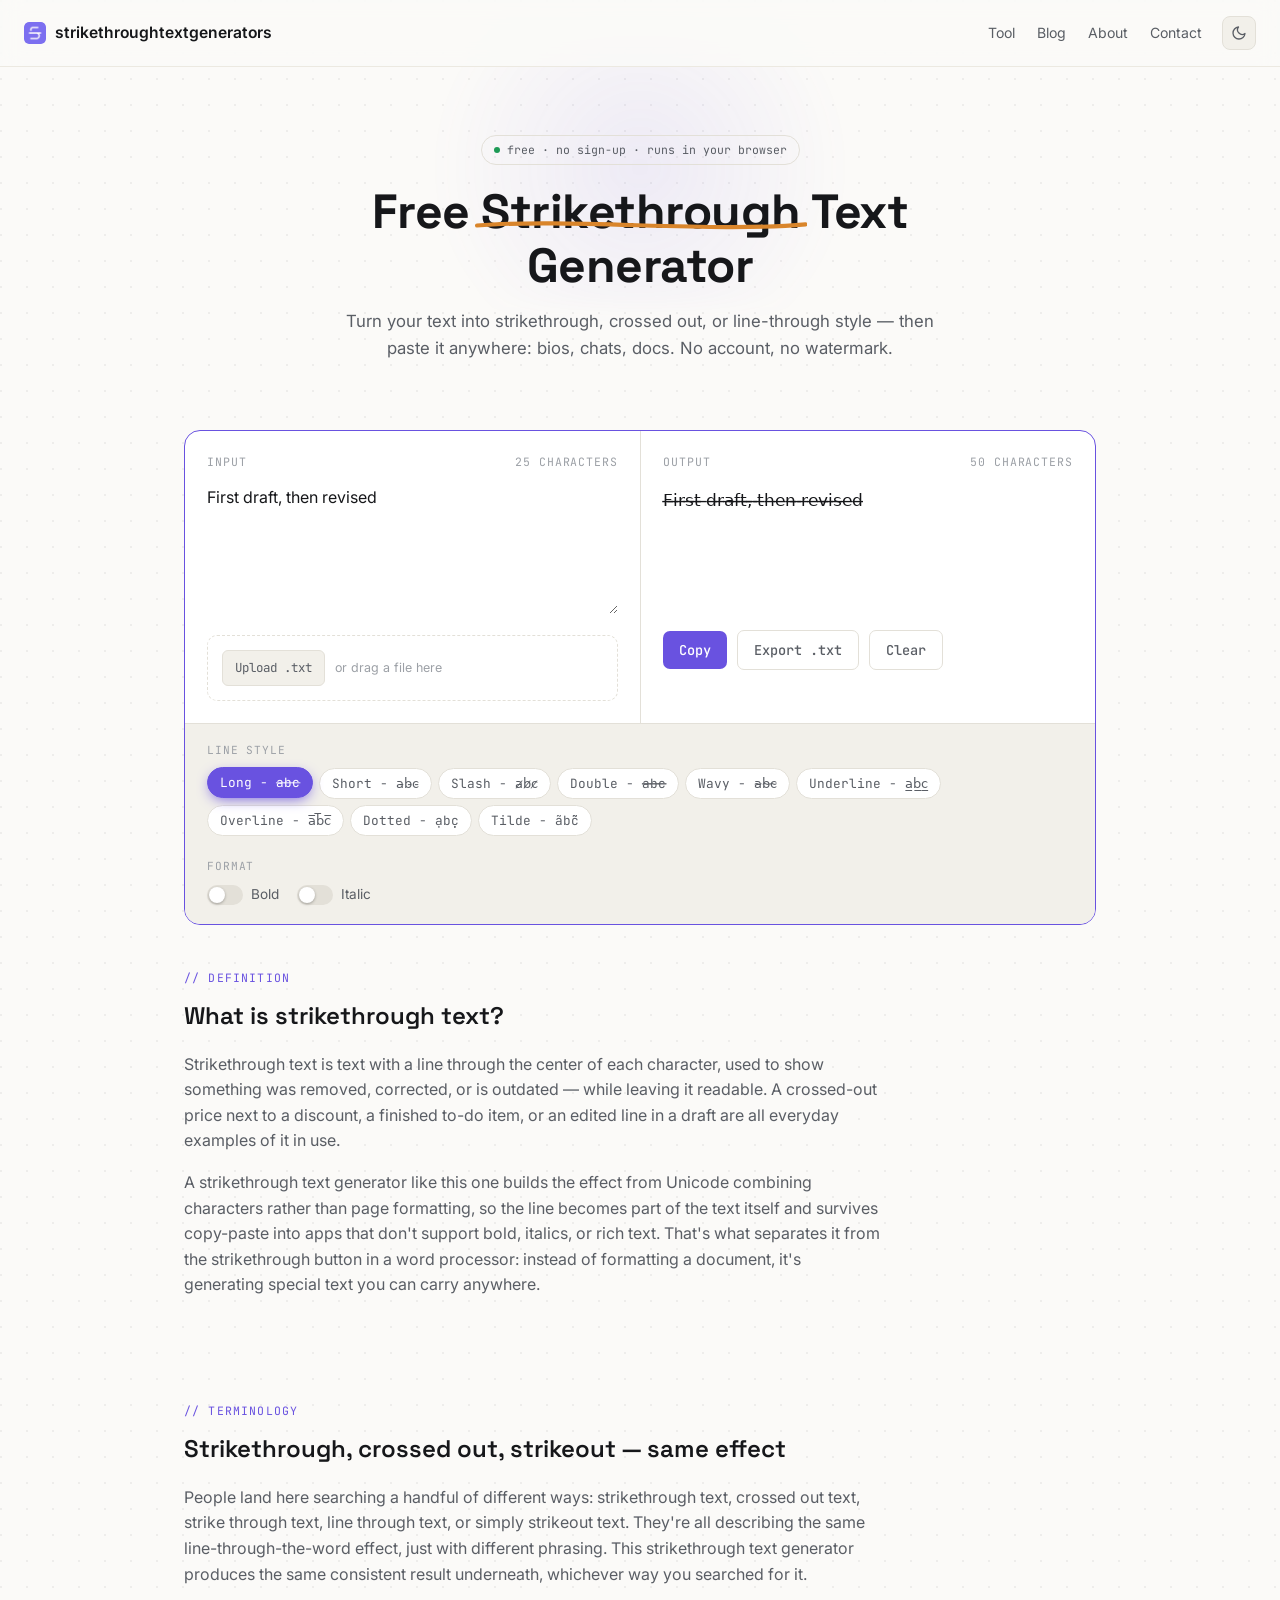
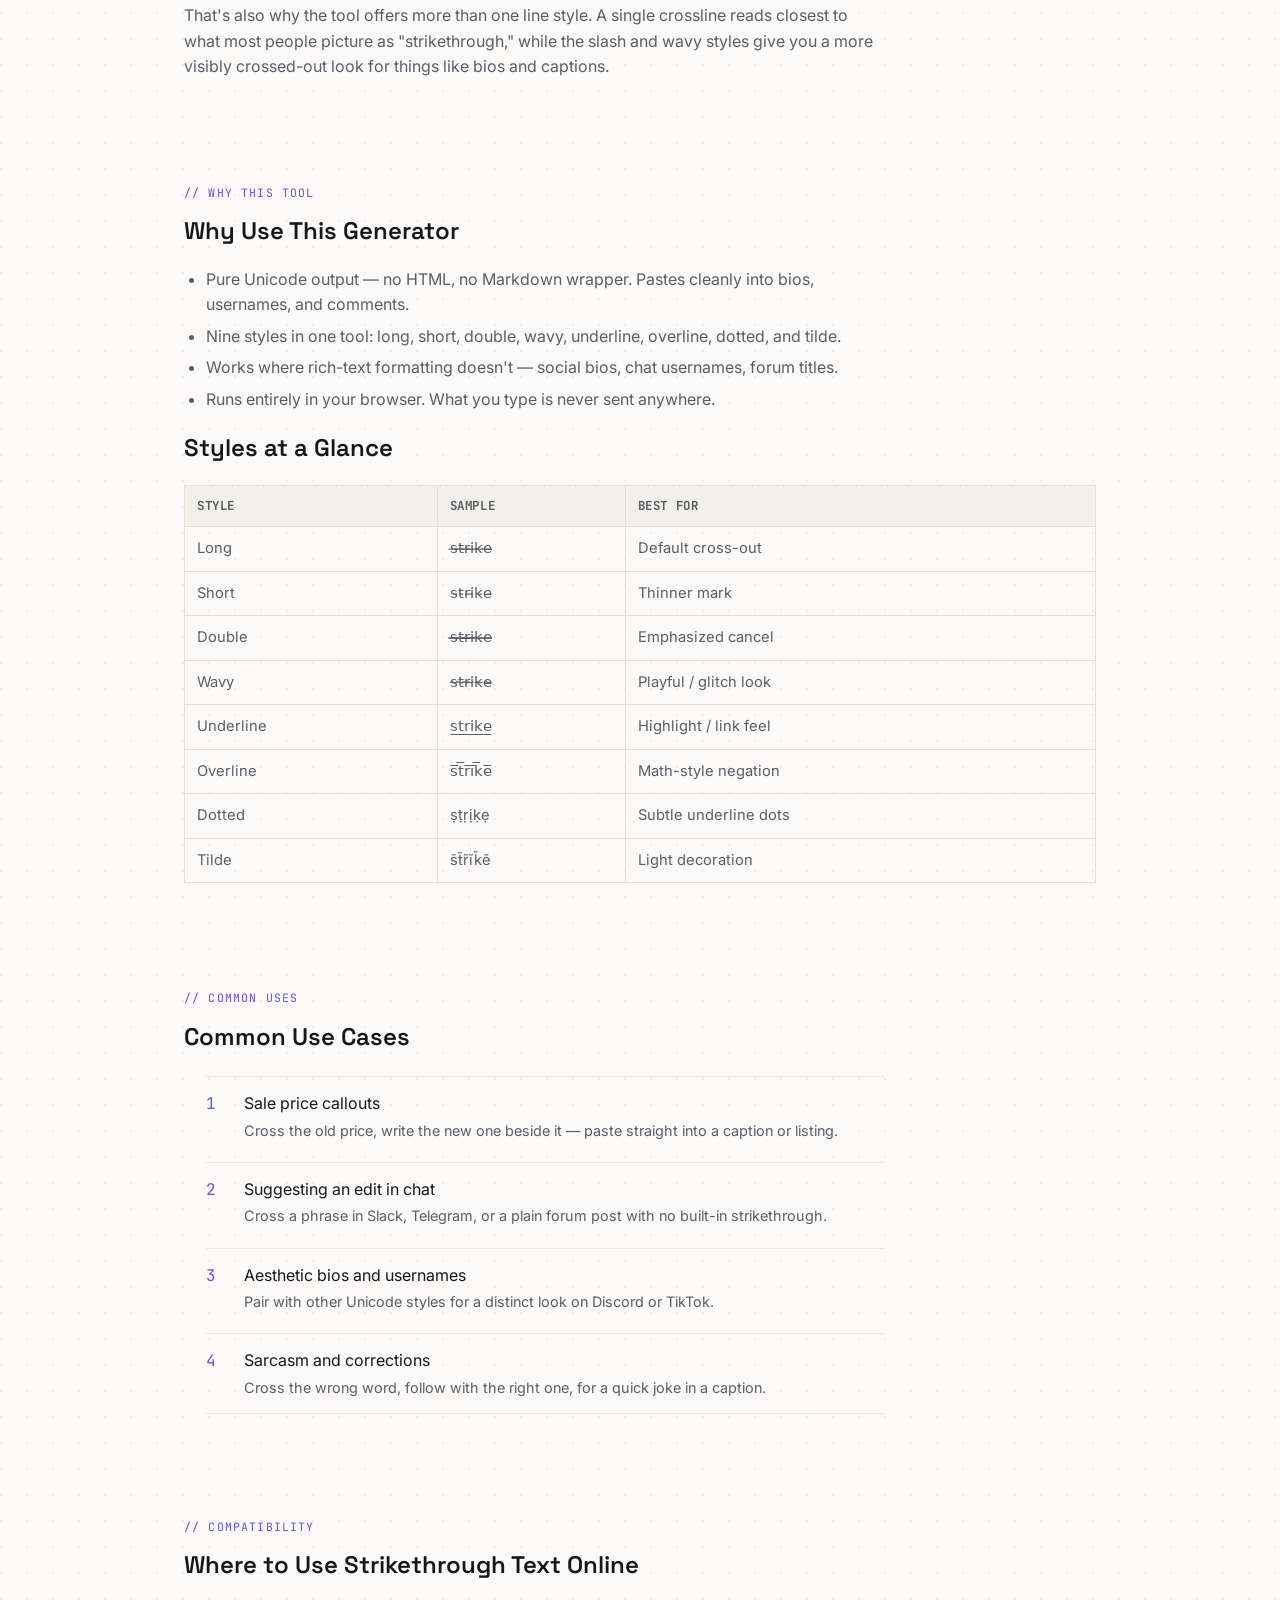
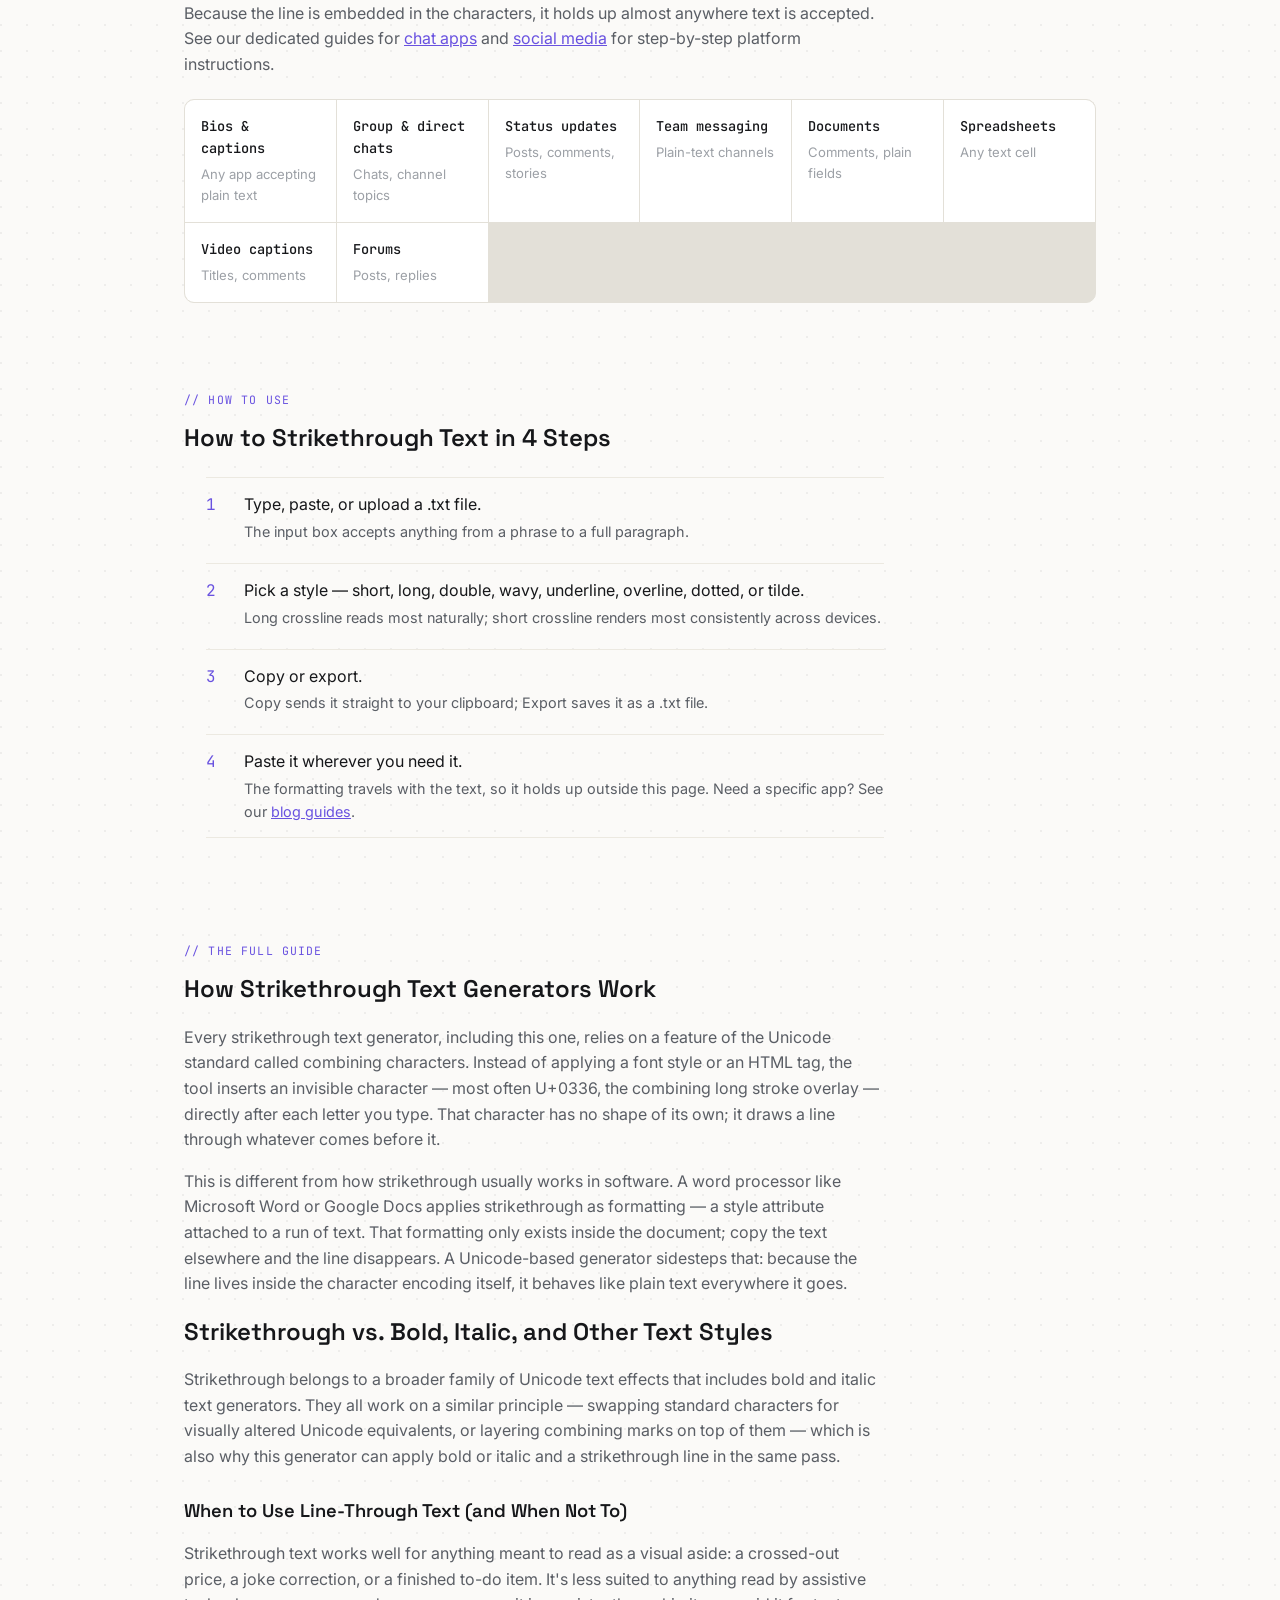
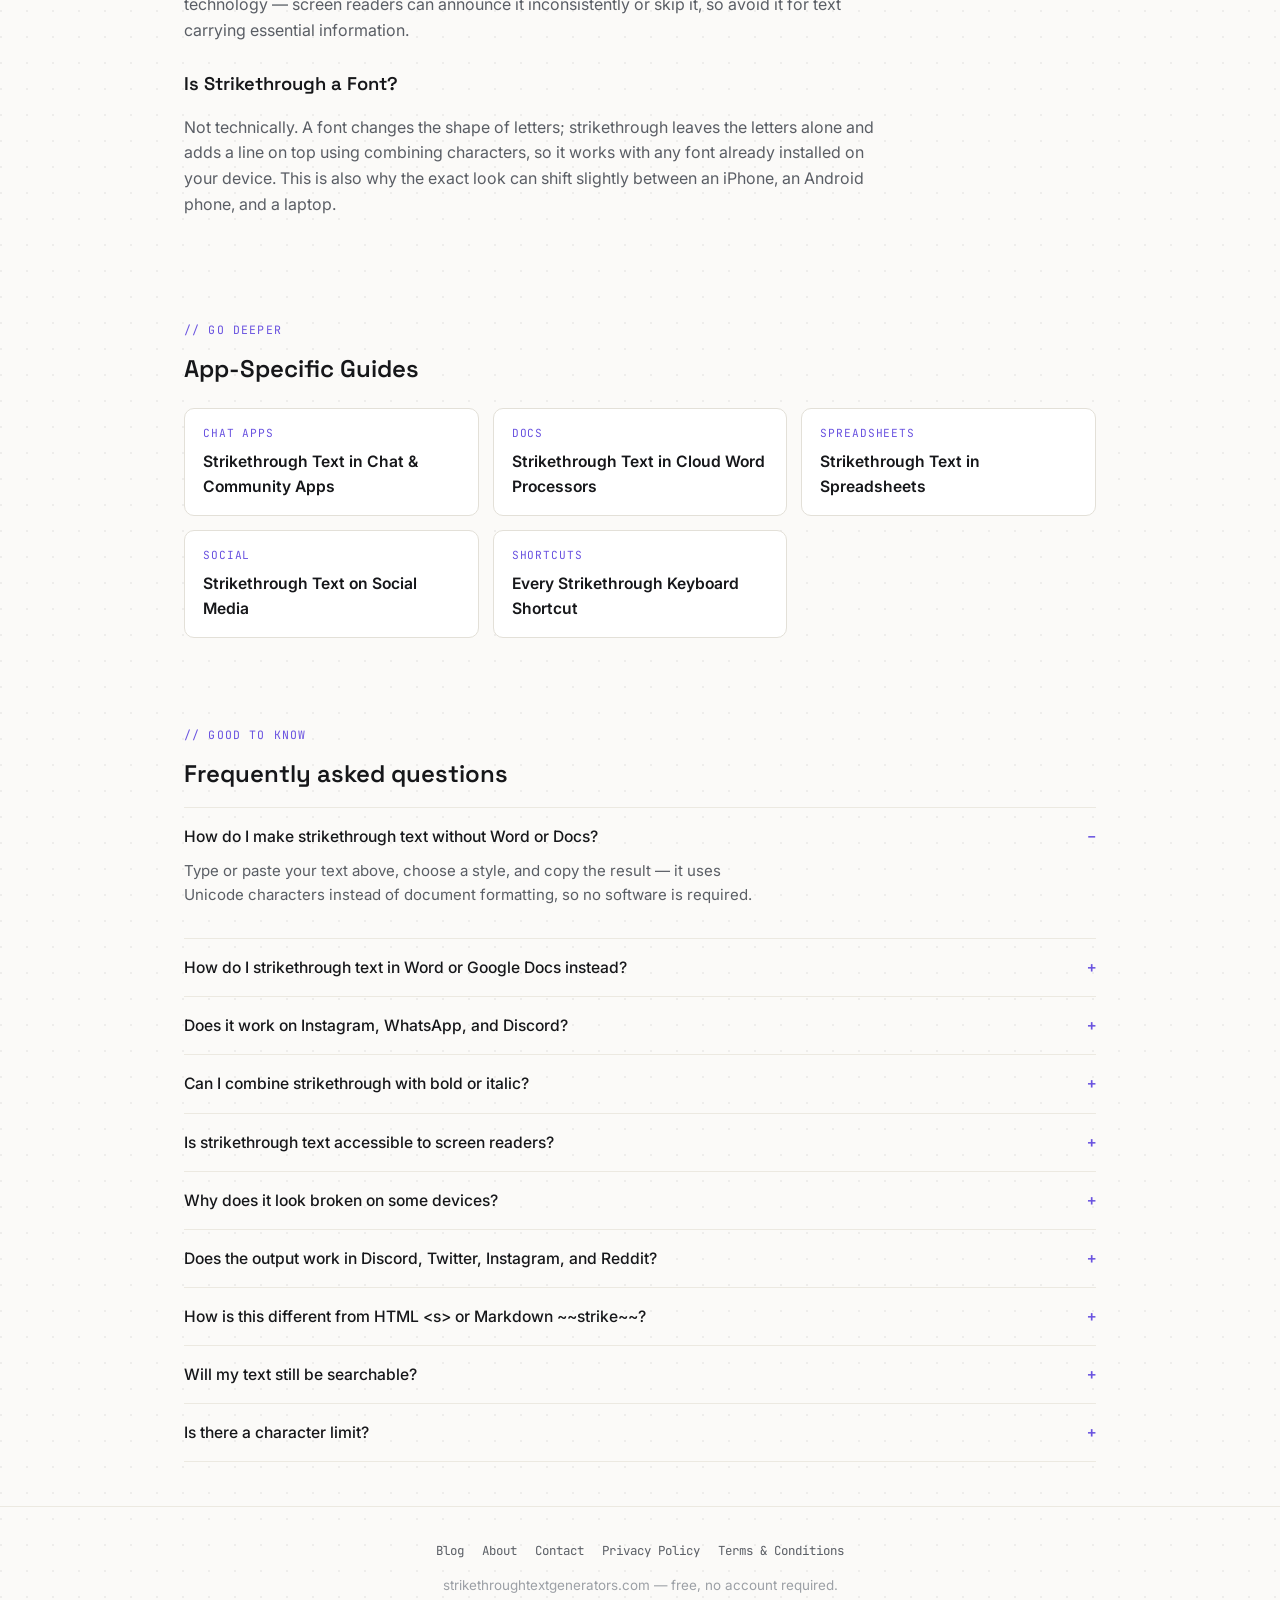
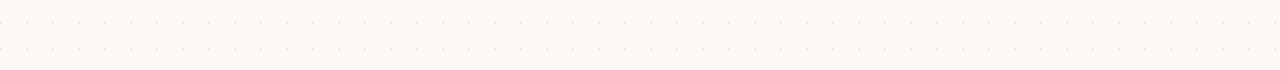
==== index.html @ 2385ddaf "Add files via upload" ====
<!DOCTYPE html>
<html lang="en">
<head>
<meta charset="UTF-8">
<meta name="viewport" content="width=device-width, initial-scale=1.0">
<title>Strikethrough Text Generator — Cross Out Text Online, Free</title>
<meta name="description" content="Free strikethrough text generator — turn text into crossed out or line-through style instantly. Multiple styles, bold/italic, .txt upload, copy or export. No sign-up, works on Instagram, Discord, WhatsApp and more.">
<meta name="keywords" content="strikethrough text generator, strikethrough text, cross out text, strike through text generator, unicode text generator">
<meta name="robots" content="index, follow">
<link rel="canonical" href="https://strikethroughtextgenerators.com/">
<link rel="icon" type="image/png" href="/favicon-96x96.png" sizes="96x96" />
<link rel="icon" type="image/svg+xml" href="/favicon.svg" />
<link rel="shortcut icon" href="/favicon.ico" />
<link rel="apple-touch-icon" sizes="180x180" href="/apple-touch-icon.png" />
<meta name="apple-mobile-web-app-title" content="strikethroughtextgenerators" />
<link rel="manifest" href="/site.webmanifest" />

<meta property="og:type" content="website">
<meta property="og:title" content="Strikethrough Text Generator — Cross Out Text Online, Free">
<meta property="og:description" content="Convert text into strikethrough style instantly. Multiple line styles, bold/italic, .txt upload, copy or export. Free, no sign-up.">
<meta property="og:url" content="https://strikethroughtextgenerators.com/">
<meta property="og:site_name" content="Strikethrough Text Generators">

<meta name="twitter:card" content="summary">
<meta name="twitter:title" content="Strikethrough Text Generator">
<meta name="twitter:description" content="Free tool to cross out text with multiple Unicode styles, bold/italic, and file upload/export.">

<script>
  (function(){
    try{
      var saved = localStorage.getItem('stg-theme');
      if(saved === 'dark'){ document.documentElement.setAttribute('data-theme','dark'); }
    }catch(e){}
  })();
</script>

<script type="application/ld+json">
{
  "@context": "https://schema.org",
  "@type": "FAQPage",
  "mainEntity": [
    { "@type": "Question", "name": "How do I make strikethrough text without Word or Google Docs?", "acceptedAnswer": { "@type": "Answer", "text": "Type or paste your text into the generator, pick a line style, and copy the result. It uses Unicode characters rather than document formatting, so no software is required." } },
    { "@type": "Question", "name": "How do I strikethrough text in Word or Google Docs instead?", "acceptedAnswer": { "@type": "Answer", "text": "In Word, select the text and press Alt+H then 4. In Google Docs, select the text and press Ctrl+Shift+X (Cmd+Shift+X on Mac). Both apply real formatting rather than Unicode characters, so it only displays correctly inside that document." } },
    { "@type": "Question", "name": "Does strikethrough text work on Instagram, WhatsApp, and Discord?", "acceptedAnswer": { "@type": "Answer", "text": "Yes. Since the line is encoded into the characters themselves rather than applied as formatting, it displays correctly in bios, captions, and chat messages on platforms that don't support rich text." } },
    { "@type": "Question", "name": "Can I copy and paste strikethrough text anywhere?", "acceptedAnswer": { "@type": "Answer", "text": "Yes. Once generated, it's just text with special characters attached, so copy-paste works the same as any other text." } },
    { "@type": "Question", "name": "What's the difference between strikethrough, crossed out, and struck-through text?", "acceptedAnswer": { "@type": "Answer", "text": "They're different names for the same visual effect: a line drawn through text. Strikethrough is the most common term; crossed out and struck-through describe the same result." } },
    { "@type": "Question", "name": "Can I combine strikethrough with bold or italic text?", "acceptedAnswer": { "@type": "Answer", "text": "Yes. Turning on Bold or Italic swaps each letter for its Unicode bold or italic equivalent before the strike line is added." } },
    { "@type": "Question", "name": "Is strikethrough text accessible to screen readers?", "acceptedAnswer": { "@type": "Answer", "text": "Not reliably. It's a visual Unicode effect rather than semantic formatting, so screen readers may announce it strangely or skip it." } },
    { "@type": "Question", "name": "Why does my strikethrough text look broken on some devices?", "acceptedAnswer": { "@type": "Answer", "text": "Font support for the overlay characters varies by device and app. If a style looks uneven, switching to the short crossline style usually renders most consistently." } },
    { "@type": "Question", "name": "Does the output work in Discord, Twitter, Instagram, and Reddit?", "acceptedAnswer": { "@type": "Answer", "text": "Yes — all four accept plain Unicode text, so pasted output displays correctly in bios, tweets, posts, and comments on each." } },
    { "@type": "Question", "name": "How is this different from HTML <s> or Markdown ~~strike~~?", "acceptedAnswer": { "@type": "Answer", "text": "Those only render inside an app that interprets that code — an HTML tag needs a browser reading HTML, Markdown needs an app parsing Markdown. This generator's output is plain Unicode text, so it displays the same everywhere without needing any interpreter." } },
    { "@type": "Question", "name": "Will my text still be searchable?", "acceptedAnswer": { "@type": "Answer", "text": "Yes — search engines and in-app search index the base letters normally; the combining marks don't block text matching." } },
    { "@type": "Question", "name": "Is there a character limit?", "acceptedAnswer": { "@type": "Answer", "text": "No limit from this tool. Any limit you hit comes from the platform you paste into, not the generator." } }
  ]
}
</script>
<script type="application/ld+json">
{
  "@context": "https://schema.org",
  "@type": "WebApplication",
  "name": "Strikethrough Text Generators",
  "url": "https://strikethroughtextgenerators.com/",
  "applicationCategory": "UtilitiesApplication",
  "operatingSystem": "Any (web browser)",
  "offers": { "@type": "Offer", "price": "0", "priceCurrency": "USD" },
  "description": "A free online strikethrough text generator that converts text into crossed out, struck-through Unicode styles with optional bold or italic.",
  "browserRequirements": "Requires JavaScript"
}
</script>
<script type="application/ld+json">
{
  "@context": "https://schema.org",
  "@type": "Organization",
  "name": "Strikethrough Text Generators",
  "url": "https://strikethroughtextgenerators.com/",
  "email": "info@strikethroughtextgenerators.com"
}
</script>

<link rel="preconnect" href="https://fonts.googleapis.com">
<link rel="preconnect" href="https://fonts.gstatic.com" crossorigin>
<link href="https://fonts.googleapis.com/css2?family=Space+Grotesk:wght@500;600;700&family=Inter:wght@400;500;600&family=JetBrains+Mono:wght@400;500&display=swap" rel="stylesheet">
<link rel="stylesheet" href="/assets/css/style.css">

<style>
  /* homepage-only tool styles */
  .hero{ position:relative; overflow:visible; }
  .hero::before{
    content:"";
    position:absolute; top:-40px; left:50%; transform:translateX(-50%);
    width:520px; height:280px; max-width:90vw;
    background:radial-gradient(circle, var(--accent-soft) 0%, transparent 70%);
    filter:blur(10px); pointer-events:none; z-index:-1;
  }

  .tool{
    margin:44px auto 0; background:var(--bg-card); border:1px solid var(--accent);
    border-radius:16px; overflow:hidden; position:relative;
    transition:box-shadow .25s ease, border-color .25s ease;
  }
  .tool:focus-within{ border-color:var(--accent); box-shadow:0 0 0 4px var(--accent-soft), 0 20px 40px -20px rgba(0,0,0,0.25); }
  @media (max-width:600px){ .tool{margin:32px auto 0; border-radius:12px;} }
  .tool-grid{ display:grid; grid-template-columns:1fr 1fr; }
  @media (max-width:760px){ .tool-grid{grid-template-columns:1fr;} }
  .pane{padding:22px 22px;}
  @media (max-width:480px){ .pane{padding:16px 16px;} }
  .pane + .pane{border-left:1px solid var(--border);}
  @media (max-width:760px){ .pane + .pane{border-left:none; border-top:1px solid var(--border);} }
  .pane-label{ display:flex; justify-content:space-between; align-items:center; font-family:'JetBrains Mono', monospace; font-size:0.72rem; text-transform:uppercase; letter-spacing:0.08em; color:var(--text-faint); margin-bottom:12px; }
  .pane-label .count{color:var(--text-faint); font-weight:400; transition:color .2s;}
  textarea#input{ width:100%; min-height:130px; resize:vertical; background:transparent; color:var(--text); border:none; outline:none; font-family:'Inter', sans-serif; font-size:1rem; line-height:1.7; padding:0; }
  textarea#input::placeholder{color:var(--text-faint);}

  .upload-zone{
    margin-top:14px; padding:14px; border:1.5px dashed var(--border); border-radius:10px;
    display:flex; align-items:center; gap:10px; flex-wrap:wrap;
    transition:border-color .2s ease, background .2s ease;
    cursor:pointer;
  }
  .upload-zone:hover, .upload-zone.dragover{ border-color:var(--accent); background:var(--accent-soft); }
  .upload-btn{
    font-family:'JetBrains Mono', monospace; font-size:0.78rem; color:var(--text-muted);
    background:var(--bg-elevated); border:1px solid var(--border); padding:7px 12px; border-radius:6px;
    transition:transform .15s ease;
  }
  .upload-zone:hover .upload-btn{transform:translateY(-1px);}
  .upload-hint{font-size:0.78rem; color:var(--text-faint);}
  #fileName{font-size:0.78rem; color:var(--text-faint); word-break:break-all;}

  #output{
    min-height:130px; font-size:1.06rem; line-height:1.9; white-space:pre-wrap; word-wrap:break-word;
    cursor:pointer; transition:opacity .15s ease;
  }
  #output:empty::before{ content:"Your styled text appears here."; color:var(--text-faint); font-style:italic; font-size:0.98rem; }

  .out-actions{display:flex; gap:10px; margin-top:16px; flex-wrap:wrap; align-items:center;}
  button.primary, button.ghost{ transition:transform .12s ease, filter .15s ease, box-shadow .15s ease; }
  button.primary:active, button.ghost:active{ transform:scale(0.96); }
  button.primary.success{ background:var(--success); }
  .copy-msg{font-size:0.8rem; color:var(--success); align-self:center; opacity:0; transition:opacity .2s;}
  .copy-msg.show{opacity:1;}
  @media (max-width:420px){ .out-actions{gap:8px;} .out-actions button{padding:9px 12px; font-size:0.8rem;} }

  .controls{ display:flex; flex-wrap:wrap; gap:22px; padding:18px 22px; border-top:1px solid var(--border); background:var(--bg-elevated); }
  @media (max-width:480px){ .controls{padding:14px 16px; gap:16px;} }
  .control-group{display:flex; flex-direction:column; gap:8px;}
  .control-group .label{ font-family:'JetBrains Mono', monospace; font-size:0.7rem; color:var(--text-faint); text-transform:uppercase; letter-spacing:0.08em; }

  .style-pills{display:flex; gap:6px; flex-wrap:wrap;}
  .pill{
    font-family:'JetBrains Mono', monospace; font-size:0.8rem; padding:6px 12px; border-radius:20px;
    border:1px solid var(--border); background:var(--bg-card); color:var(--text-muted); cursor:pointer;
    transition:all .18s ease;
  }
  .pill:hover{color:var(--text); transform:translateY(-1px);}
  .pill.active{
    background:var(--accent); border-color:var(--accent); color:var(--accent-contrast);
    box-shadow:0 4px 14px -4px var(--accent); transform:translateY(-1px);
  }

  .toggle-row{display:flex; gap:18px;}
  .switch{display:flex; align-items:center; gap:8px; font-size:0.85rem; color:var(--text-muted); cursor:pointer; user-select:none; position:relative;}
  .switch input{ position:absolute; opacity:0; width:0; height:0; }
  .switch .track{
    width:36px; height:20px; border-radius:20px; background:var(--border); position:relative; flex:0 0 auto;
    transition:background .2s ease;
  }
  .switch .track::after{
    content:""; position:absolute; top:2px; left:2px; width:16px; height:16px; border-radius:50%;
    background:#fff; transition:transform .2s ease; box-shadow:0 1px 3px rgba(0,0,0,0.3);
  }
  .switch input:checked + .track{ background:var(--accent); }
  .switch input:checked + .track::after{ transform:translateX(16px); }
  .switch input:focus-visible + .track{ outline:2px solid var(--accent); outline-offset:2px; }
  .switch:hover span.label-text{color:var(--text);}
</style>
</head>
<body>

<header class="top">
  <a class="brand" href="/"><img src="/favicon-96x96.png" alt="Strikethrough Text Generators logo" width="22" height="22" style="border-radius:5px;display:block;"><span class="brand-text">strikethroughtextgenerators</span></a>
  <div class="header-right">
    <button class="mobile-menu-btn" id="mobileMenuToggle" type="button" aria-label="Menu" aria-expanded="false">
  <svg viewBox="0 0 24 24" fill="none" stroke="currentColor" stroke-width="2" stroke-linecap="round"><path d="M3 6h18M3 12h18M3 18h18"/></svg>
</button>
    <nav class="top-links">
      <a href="#tool">Tool</a>
      <a href="/blog/">Blog</a>
      <a href="/about/">About</a>
      <a href="/contact/">Contact</a>
    </nav>
    <button class="theme-toggle" id="themeToggle" type="button" aria-label="Toggle dark mode" aria-pressed="false">
      <svg class="icon-moon" viewBox="0 0 24 24" fill="none" stroke="currentColor" stroke-width="2" stroke-linecap="round" stroke-linejoin="round"><path d="M21 12.79A9 9 0 1 1 11.21 3 7 7 0 0 0 21 12.79z"/></svg>
      <svg class="icon-sun" viewBox="0 0 24 24" fill="none" stroke="currentColor" stroke-width="2" stroke-linecap="round" stroke-linejoin="round"><circle cx="12" cy="12" r="4"/><path d="M12 2v2M12 20v2M4.93 4.93l1.41 1.41M17.66 17.66l1.41 1.41M2 12h2M20 12h2M6.34 17.66l-1.41 1.41M19.07 4.93l-1.41 1.41"/></svg>
    </button>
  </div>
</header>

<div class="wrap">
  <section class="hero">
    <p class="badge"><span class="dot"></span>free · no sign-up · runs in your browser</p>
    <h1>Free <span class="strike-wrap">Strikethrough<svg viewBox="0 0 320 24" preserveAspectRatio="none"><path d="M2,12 C90,5 230,19 318,11"/></svg></span> Text Generator</h1>
    <p class="lede">Turn your text into strikethrough, crossed out, or line-through style — then paste it anywhere: bios, chats, docs. No account, no watermark.</p>
  </section>

  <section class="tool" id="tool" aria-label="Strikethrough text generator">
    <div class="tool-grid">
      <div class="pane">
        <div class="pane-label"><span>Input</span><span class="count" id="inCount">0 characters</span></div>
        <textarea id="input" placeholder="Type or paste your text…" aria-label="Text to convert"></textarea>
        <div class="upload-zone" id="uploadZone">
          <label class="upload-btn" for="fileInput">Upload .txt</label>
          <input type="file" id="fileInput" accept=".txt,text/plain" style="display:none;">
          <span class="upload-hint">or drag a file here</span>
          <span id="fileName"></span>
        </div>
      </div>
      <div class="pane">
        <div class="pane-label"><span>Output</span><span class="count" id="outCount">0 characters</span></div>
        <div id="output" tabindex="0" aria-live="polite"></div>
        <div class="out-actions">
          <button class="primary" id="copyBtn" type="button">Copy</button>
          <button class="ghost" id="downloadBtn" type="button">Export .txt</button>
          <button class="ghost" id="clearBtn" type="button">Clear</button>
          <span class="copy-msg" id="copyMsg">Copied</span>
        </div>
      </div>
    </div>
    <div class="controls">
      <div class="control-group">
        <span class="label">Line style</span>
        <div class="style-pills" role="group" aria-label="Strikethrough line style">
          <button class="pill active" data-style="long" type="button">Long ‑ a̶b̶c̶</button>
          <button class="pill" data-style="short" type="button">Short ‑ a̵b̵c̵</button>
          <button class="pill" data-style="slash" type="button">Slash ‑ a̷b̷c̷</button>
          <button class="pill" data-style="double" type="button">Double ‑ a̶̶b̶̶c̶̶</button>
          <button class="pill" data-style="wavy" type="button">Wavy ‑ a̴b̴c̴</button>
          <button class="pill" data-style="underline" type="button">Underline ‑ a̲b̲c̲</button>
          <button class="pill" data-style="overline" type="button">Overline ‑ a̅b̅c̅</button>
          <button class="pill" data-style="dotted" type="button">Dotted ‑ ạḅc̣</button>
          <button class="pill" data-style="tilde" type="button">Tilde ‑ ãb̃c̃</button>
        </div>
      </div>
      <div class="control-group">
        <span class="label">Format</span>
        <div class="toggle-row">
          <label class="switch"><input type="checkbox" id="boldToggle"><span class="track"></span><span class="label-text">Bold</span></label>
          <label class="switch"><input type="checkbox" id="italicToggle"><span class="track"></span><span class="label-text">Italic</span></label>
        </div>
      </div>
    </div>
  </section>
</div>

<main>
  <div class="wrap">
    <section class="section" id="what-is-it">
      <p class="eyebrow">// definition</p>
      <h2>What is strikethrough text?</h2>
      <p>Strikethrough text is text with a line through the center of each character, used to show something was removed, corrected, or is outdated — while leaving it readable. A crossed-out price next to a discount, a finished to-do item, or an edited line in a draft are all everyday examples of it in use.</p>
      <p>A strikethrough text generator like this one builds the effect from Unicode combining characters rather than page formatting, so the line becomes part of the text itself and survives copy-paste into apps that don't support bold, italics, or rich text. That's what separates it from the strikethrough button in a word processor: instead of formatting a document, it's generating special text you can carry anywhere.</p>
    </section>

    <section class="section" id="also-known-as">
      <p class="eyebrow">// terminology</p>
      <h2>Strikethrough, crossed out, strikeout — same effect</h2>
      <p>People land here searching a handful of different ways: strikethrough text, crossed out text, strike through text, line through text, or simply strikeout text. They're all describing the same line-through-the-word effect, just with different phrasing. This strikethrough text generator produces the same consistent result underneath, whichever way you searched for it.</p>
      <p>That's also why the tool offers more than one line style. A single crossline reads closest to what most people picture as "strikethrough," while the slash and wavy styles give you a more visibly crossed-out look for things like bios and captions.</p>
    </section>

    <section class="section" id="why-use">
      <p class="eyebrow">// why this tool</p>
      <h2>Why Use This Generator</h2>
      <ul>
        <li>Pure Unicode output — no HTML, no Markdown wrapper. Pastes cleanly into bios, usernames, and comments.</li>
        <li>Nine styles in one tool: long, short, double, wavy, underline, overline, dotted, and tilde.</li>
        <li>Works where rich-text formatting doesn't — social bios, chat usernames, forum titles.</li>
        <li>Runs entirely in your browser. What you type is never sent anywhere.</li>
      </ul>

      <h2>Styles at a Glance</h2>
      <table class="shortcut-table">
        <thead><tr><th>Style</th><th>Sample</th><th>Best for</th></tr></thead>
        <tbody>
          <tr><td>Long</td><td>s̶t̶r̶i̶k̶e̶</td><td>Default cross-out</td></tr>
          <tr><td>Short</td><td>s̵t̵r̵i̵k̵e̵</td><td>Thinner mark</td></tr>
          <tr><td>Double</td><td>s̶̶t̶̶r̶̶i̶̶k̶̶e̶̶</td><td>Emphasized cancel</td></tr>
          <tr><td>Wavy</td><td>s̴t̴r̴i̴k̴e̴</td><td>Playful / glitch look</td></tr>
          <tr><td>Underline</td><td>s̲t̲r̲i̲k̲e̲</td><td>Highlight / link feel</td></tr>
          <tr><td>Overline</td><td>s̅t̅r̅i̅k̅e̅</td><td>Math-style negation</td></tr>
          <tr><td>Dotted</td><td>ṣṭṛịḳẹ</td><td>Subtle underline dots</td></tr>
          <tr><td>Tilde</td><td>s̃t̃r̃ĩk̃ẽ</td><td>Light decoration</td></tr>
        </tbody>
      </table>
    </section>

    <section class="section" id="use-cases">
      <p class="eyebrow">// common uses</p>
      <h2>Common Use Cases</h2>
      <ol class="steps">
        <li><p>Sale price callouts<span class="sub">Cross the old price, write the new one beside it — paste straight into a caption or listing.</span></p></li>
        <li><p>Suggesting an edit in chat<span class="sub">Cross a phrase in Slack, Telegram, or a plain forum post with no built-in strikethrough.</span></p></li>
        <li><p>Aesthetic bios and usernames<span class="sub">Pair with other Unicode styles for a distinct look on Discord or TikTok.</span></p></li>
        <li><p>Sarcasm and corrections<span class="sub">Cross the wrong word, follow with the right one, for a quick joke in a caption.</span></p></li>
      </ol>
    </section>

    <section class="section" id="platforms">
      <p class="eyebrow">// compatibility</p>
      <h2>Where to Use Strikethrough Text Online</h2>
      <p>Because the line is embedded in the characters, it holds up almost anywhere text is accepted. See our dedicated guides for <a href="/blog/strikethrough-text-chat-platforms/">chat apps</a> and <a href="/blog/strikethrough-text-social-media/">social media</a> for step-by-step platform instructions.</p>
      <div class="platform-grid">
        <div class="platform-cell"><div class="name">Bios & captions</div><div class="note">Any app accepting plain text</div></div>
        <div class="platform-cell"><div class="name">Group & direct chats</div><div class="note">Chats, channel topics</div></div>
        <div class="platform-cell"><div class="name">Status updates</div><div class="note">Posts, comments, stories</div></div>
        <div class="platform-cell"><div class="name">Team messaging</div><div class="note">Plain-text channels</div></div>
        <div class="platform-cell"><div class="name">Documents</div><div class="note">Comments, plain fields</div></div>
        <div class="platform-cell"><div class="name">Spreadsheets</div><div class="note">Any text cell</div></div>
        <div class="platform-cell"><div class="name">Video captions</div><div class="note">Titles, comments</div></div>
        <div class="platform-cell"><div class="name">Forums</div><div class="note">Posts, replies</div></div>
      </div>
    </section>

    <section class="section" id="how-to">
      <p class="eyebrow">// how to use</p>
      <h2>How to Strikethrough Text in 4 Steps</h2>
      <ol class="steps">
        <li><p>Type, paste, or upload a .txt file.<span class="sub">The input box accepts anything from a phrase to a full paragraph.</span></p></li>
        <li><p>Pick a style — short, long, double, wavy, underline, overline, dotted, or tilde.<span class="sub">Long crossline reads most naturally; short crossline renders most consistently across devices.</span></p></li>
        <li><p>Copy or export.<span class="sub">Copy sends it straight to your clipboard; Export saves it as a .txt file.</span></p></li>
        <li><p>Paste it wherever you need it.<span class="sub">The formatting travels with the text, so it holds up outside this page. Need a specific app? See our <a href="/blog/">blog guides</a>.</span></p></li>
      </ol>
    </section>

    <section class="section" id="guide">
      <p class="eyebrow">// the full guide</p>
      <h2>How Strikethrough Text Generators Work</h2>
      <p>Every strikethrough text generator, including this one, relies on a feature of the Unicode standard called combining characters. Instead of applying a font style or an HTML tag, the tool inserts an invisible character — most often U+0336, the combining long stroke overlay — directly after each letter you type. That character has no shape of its own; it draws a line through whatever comes before it.</p>
      <p>This is different from how strikethrough usually works in software. A word processor like Microsoft Word or Google Docs applies strikethrough as formatting — a style attribute attached to a run of text. That formatting only exists inside the document; copy the text elsewhere and the line disappears. A Unicode-based generator sidesteps that: because the line lives inside the character encoding itself, it behaves like plain text everywhere it goes.</p>

      <h2>Strikethrough vs. Bold, Italic, and Other Text Styles</h2>
      <p>Strikethrough belongs to a broader family of Unicode text effects that includes bold and italic text generators. They all work on a similar principle — swapping standard characters for visually altered Unicode equivalents, or layering combining marks on top of them — which is also why this generator can apply bold or italic and a strikethrough line in the same pass.</p>

      <h3>When to Use Line-Through Text (and When Not To)</h3>
      <p>Strikethrough text works well for anything meant to read as a visual aside: a crossed-out price, a joke correction, or a finished to-do item. It's less suited to anything read by assistive technology — screen readers can announce it inconsistently or skip it, so avoid it for text carrying essential information.</p>

      <h3>Is Strikethrough a Font?</h3>
      <p>Not technically. A font changes the shape of letters; strikethrough leaves the letters alone and adds a line on top using combining characters, so it works with any font already installed on your device. This is also why the exact look can shift slightly between an iPhone, an Android phone, and a laptop.</p>
    </section>

    <section class="section" id="related">
      <p class="eyebrow">// go deeper</p>
      <h2>App-Specific Guides</h2>
      <div class="related-grid">
        <a class="related-card" href="/blog/strikethrough-text-chat-platforms/"><div class="k">Chat apps</div><div class="t">Strikethrough Text in Chat & Community Apps</div></a>
        <a class="related-card" href="/blog/strikethrough-text-cloud-docs/"><div class="k">Docs</div><div class="t">Strikethrough Text in Cloud Word Processors</div></a>
        <a class="related-card" href="/blog/strikethrough-text-spreadsheets/"><div class="k">Spreadsheets</div><div class="t">Strikethrough Text in Spreadsheets</div></a>
        <a class="related-card" href="/blog/strikethrough-text-social-media/"><div class="k">Social</div><div class="t">Strikethrough Text on Social Media</div></a>
        <a class="related-card" href="/blog/strikethrough-text-keyboard-shortcuts/"><div class="k">Shortcuts</div><div class="t">Every Strikethrough Keyboard Shortcut</div></a>
      </div>
    </section>

    <section class="section" id="faq">
      <p class="eyebrow">// good to know</p>
      <h2>Frequently asked questions</h2>
      <details class="faq-item" open><summary>How do I make strikethrough text without Word or Docs?</summary><p class="a">Type or paste your text above, choose a style, and copy the result — it uses Unicode characters instead of document formatting, so no software is required.</p></details>
      <details class="faq-item"><summary>How do I strikethrough text in Word or Google Docs instead?</summary><p class="a">In Word, select the text and press Alt+H then 4. In Google Docs, select the text and press Ctrl+Shift+X (Cmd+Shift+X on Mac). See our full <a href="/blog/strikethrough-text-cloud-docs/">Google Docs guide</a>.</p></details>
      <details class="faq-item"><summary>Does it work on Instagram, WhatsApp, and Discord?</summary><p class="a">Yes. The line is part of the character encoding, not app-level formatting, so it displays correctly in bios, captions, and chats on platforms that don't support rich text.</p></details>
      <details class="faq-item"><summary>Can I combine strikethrough with bold or italic?</summary><p class="a">Yes — turn on Bold or Italic and each letter is swapped for its Unicode bold or italic version before the strike line is applied.</p></details>
      <details class="faq-item"><summary>Is strikethrough text accessible to screen readers?</summary><p class="a">Not reliably. It's a visual effect built from Unicode rather than semantic formatting, so screen readers may skip or misread it.</p></details>
      <details class="faq-item"><summary>Why does it look broken on some devices?</summary><p class="a">Support for the overlay characters varies by font and device. If a style looks uneven, the short crossline style tends to render most consistently.</p></details>
      <details class="faq-item"><summary>Does the output work in Discord, Twitter, Instagram, and Reddit?</summary><p class="a">Yes — all four accept plain Unicode text, so pasted output displays correctly in bios, tweets, posts, and comments on each.</p></details>
      <details class="faq-item"><summary>How is this different from HTML &lt;s&gt; or Markdown ~~strike~~?</summary><p class="a">Those only render inside an app that interprets that code — an HTML tag needs a browser reading HTML, Markdown needs an app parsing Markdown. This generator's output is plain Unicode text, so it displays the same everywhere without needing any interpreter.</p></details>
      <details class="faq-item"><summary>Will my text still be searchable?</summary><p class="a">Yes — search engines and in-app search index the base letters normally; the combining marks don't block text matching.</p></details>
      <details class="faq-item"><summary>Is there a character limit?</summary><p class="a">No limit from this tool. Any limit you hit comes from the platform you paste into, not the generator.</p></details>
    </section>
  </div>
</main>

<footer class="site-footer">
  <div class="foot-links">
    <a href="/blog/">Blog</a>
    <a href="/about/">About</a>
    <a href="/contact/">Contact</a>
    <a href="/privacy/">Privacy Policy</a>
    <a href="/terms/">Terms &amp; Conditions</a>
  </div>
  <p>strikethroughtextgenerators.com — free, no account required.</p>
</footer>

<script src="/assets/js/generator.js"></script>
<script src="/assets/js/theme.js"></script>
</body>
</html>
---- assets/css/style.css ----
/* ============================================================
   strikethroughtextgenerators.com — shared sitewide stylesheet
   Used by every page. Do not duplicate into individual pages.
   ============================================================ */

:root{
  /* light theme (default) */
  --bg: #FBFAF8;
  --bg-elevated: #F2F0EA;
  --bg-card: #FFFFFF;
  --border: #E3E0D8;
  --border-soft: #ECE9E1;
  --text: #16171A;
  --text-muted: #5A5E65;
  --text-faint: #9CA0A6;
  --accent: #6952E0;
  --accent-soft: rgba(105,82,224,0.09);
  --accent-contrast: #FFFFFF;
  --line: #D9852B;
  --dot: rgba(20,20,25,0.055);
  --radius: 10px;
  --success: #1E9A56;
  color-scheme: light;
}
html[data-theme="dark"]{
  --bg: #0A0B0D;
  --bg-elevated: #131417;
  --bg-card: #17181C;
  --border: #24262B;
  --border-soft: #1C1D21;
  --text: #F1F2F4;
  --text-muted: #90959E;
  --text-faint: #5B6068;
  --accent: #7C6FF0;
  --accent-soft: rgba(124,111,240,0.14);
  --accent-contrast: #FFFFFF;
  --line: #F2B84B;
  --dot: rgba(255,255,255,0.045);
  --success: #4ADE80;
  color-scheme: dark;
}

*{box-sizing:border-box;}
html{scroll-behavior:smooth;}
body{
  margin:0;
  background:
    radial-gradient(circle at 1px 1px, var(--dot) 1px, transparent 0) 0 0/26px 26px,
    var(--bg);
  color:var(--text);
  font-family:'Inter', sans-serif;
  line-height:1.6;
  -webkit-font-smoothing:antialiased;
  transition: background-color .2s ease, color .2s ease;
}
a{color:var(--accent);}
.mono{font-family:'JetBrains Mono', monospace;}
img{max-width:100%; height:auto;}

.wrap{max-width:960px; margin:0 auto; padding:0 24px;}
@media (max-width:480px){ .wrap{padding:0 16px;} }

/* ---------- header ---------- */
header.top{
  position:sticky; top:0; z-index:20;
  display:flex; align-items:center; justify-content:space-between; gap:12px;
  padding:16px 24px;
  background:color-mix(in srgb, var(--bg) 82%, transparent);
  backdrop-filter:blur(10px);
  border-bottom:1px solid var(--border-soft);
}
@media (max-width:480px){ header.top{padding:14px 16px;} }

.brand{display:flex; align-items:center; gap:9px; font-weight:600; font-size:0.98rem; white-space:nowrap; text-decoration:none; color:var(--text);}
.brand-mark{
  width:22px; height:22px; border-radius:5px;
  background:linear-gradient(135deg, var(--accent), #4B3FD1);
  display:flex; align-items:center; justify-content:center;
  font-family:'JetBrains Mono', monospace; font-size:12px; font-weight:700; color:#fff;
  flex:0 0 auto;
}
@media (max-width:420px){ .brand span.brand-text{display:none;} }

.header-right{display:flex; align-items:center; gap:20px;}
nav.top-links{display:flex; gap:22px; font-size:0.88rem; color:var(--text-muted);}
nav.top-links a{color:var(--text-muted); text-decoration:none;}
nav.top-links a:hover{color:var(--text);}
@media (max-width:680px){ nav.top-links{display:none;} }

.theme-toggle{
  display:flex; align-items:center; justify-content:center;
  width:34px; height:34px; border-radius:8px;
  background:var(--bg-elevated); border:1px solid var(--border);
  color:var(--text-muted); cursor:pointer; flex:0 0 auto;
}
.theme-toggle:hover{color:var(--text); border-color:var(--accent);}
.theme-toggle svg{width:16px; height:16px;}
.theme-toggle .icon-sun{display:none;}
html[data-theme="dark"] .theme-toggle .icon-moon{display:none;}
html[data-theme="dark"] .theme-toggle .icon-sun{display:block;}
.theme-toggle:focus-visible{ outline:2px solid var(--accent); outline-offset:2px; }

.mobile-menu-btn{display:none;}
@media (max-width:680px){
  header.top{position:sticky;}
  .mobile-menu-btn{display:flex; align-items:center; justify-content:center; width:34px; height:34px; border-radius:8px; background:var(--bg-elevated); border:1px solid var(--border); color:var(--text-muted); cursor:pointer;}
  .mobile-menu-btn svg{width:18px; height:18px;}
  nav.top-links{
    display:none; position:absolute; top:100%; left:0; right:0;
    flex-direction:column; background:var(--bg-card); border-bottom:1px solid var(--border);
    padding:16px 24px; gap:16px; z-index:30;
  }
  nav.top-links.open{display:flex;}
}

/* ---------- breadcrumb ---------- */
.breadcrumb{
  font-family:'JetBrains Mono', monospace; font-size:0.76rem; color:var(--text-faint);
  padding:16px 0 0; display:flex; gap:6px; flex-wrap:wrap;
}
.breadcrumb a{color:var(--text-faint); text-decoration:none;}
.breadcrumb a:hover{color:var(--accent);}
.breadcrumb span.sep{color:var(--text-faint);}

/* ---------- hero (shared shape, page-specific text) ---------- */
.hero{padding:56px 24px 24px; text-align:center;}
@media (max-width:600px){ .hero{padding:40px 16px 18px;} }
.badge{
  display:inline-flex; align-items:center; gap:7px;
  font-family:'JetBrains Mono', monospace; font-size:0.72rem;
  color:var(--text-muted);
  border:1px solid var(--border); border-radius:20px;
  padding:5px 12px; margin-bottom:20px;
}
.badge .dot{width:6px; height:6px; border-radius:50%; background:var(--success);}

h1{
  font-family:'Space Grotesk', sans-serif;
  font-weight:700;
  font-size:clamp(1.8rem, 6vw, 3rem);
  line-height:1.12;
  margin:0 auto 16px;
  max-width:22ch;
  letter-spacing:-0.01em;
}
.strike-wrap{position:relative; display:inline-block;}
.strike-wrap svg{position:absolute; left:-2%; top:52%; width:104%; height:auto; pointer-events:none;}
.strike-wrap path{
  stroke:var(--line); stroke-width:4; fill:none; stroke-linecap:round;
  stroke-dasharray:340; stroke-dashoffset:340;
  animation: draw 0.9s 0.4s cubic-bezier(.65,0,.35,1) forwards;
}
@media (prefers-reduced-motion: reduce){ .strike-wrap path{ animation:none; stroke-dashoffset:0; } }
@keyframes draw{ to{ stroke-dashoffset:0; } }

.lede{color:var(--text-muted); font-size:1.05rem; max-width:56ch; margin:0 auto;}
@media (max-width:480px){ .lede{font-size:0.96rem;} }

/* ---------- generic content sections (blog + info pages) ---------- */
main .section{padding:44px 0;}
@media (max-width:600px){ main .section{padding:32px 0;} }

main .section h2{
  font-family:'Space Grotesk', sans-serif; font-weight:600;
  font-size:1.5rem; margin:0 0 14px;
}
@media (max-width:480px){ main .section h2{font-size:1.28rem;} }

main .section h3{
  font-family:'Space Grotesk', sans-serif; font-weight:600;
  font-size:1.15rem; margin:26px 0 10px;
}

main .section .eyebrow{
  font-family:'JetBrains Mono', monospace; font-size:0.72rem;
  color:var(--accent); text-transform:uppercase; letter-spacing:0.1em;
  margin:0 0 10px;
}
main .section p{color:var(--text-muted); max-width:70ch;}
main .section p + p{margin-top:12px;}
main .section ul, main .section ol{color:var(--text-muted); max-width:70ch; padding-left:22px;}
main .section li + li{margin-top:6px;}
main .section strong{color:var(--text);}
main .section code{
  font-family:'JetBrains Mono', monospace; font-size:0.88em;
  background:var(--bg-elevated); border:1px solid var(--border);
  padding:2px 6px; border-radius:4px; color:var(--text);
}

/* ---------- callout / CTA box ---------- */
.callout{
  background:var(--bg-card); border:1px solid var(--border); border-radius:var(--radius);
  padding:20px 22px; margin:24px 0;
}
.callout p{margin:0 0 12px;}
.callout .btn{
  display:inline-flex; align-items:center; gap:8px;
  font-family:'JetBrains Mono', monospace; font-weight:500; font-size:0.85rem;
  background:var(--accent); color:var(--accent-contrast); border:none;
  padding:10px 16px; border-radius:7px; text-decoration:none;
}
.callout .btn:hover{filter:brightness(1.1);}

/* ---------- comparison / shortcut table ---------- */
table.shortcut-table{
  width:100%; border-collapse:collapse; margin:18px 0;
  font-size:0.92rem;
}
table.shortcut-table th, table.shortcut-table td{
  border:1px solid var(--border); padding:10px 12px; text-align:left;
}
table.shortcut-table th{
  background:var(--bg-elevated); font-family:'JetBrains Mono', monospace; font-size:0.78rem;
  text-transform:uppercase; letter-spacing:0.05em; color:var(--text-muted);
}
table.shortcut-table td{color:var(--text-muted);}
table.shortcut-table td strong{color:var(--text);}
@media (max-width:640px){
  table.shortcut-table{font-size:0.84rem;}
  table.shortcut-table th, table.shortcut-table td{padding:8px;}
}

/* ---------- platform grid (reused from homepage) ---------- */
.platform-grid{
  display:grid; grid-template-columns:repeat(auto-fit,minmax(150px,1fr));
  gap:1px; background:var(--border); border:1px solid var(--border); margin-top:22px; border-radius:var(--radius); overflow:hidden;
}
@media (max-width:480px){ .platform-grid{grid-template-columns:repeat(2,1fr);} }
.platform-cell{background:var(--bg-card); padding:16px;}
.platform-cell .name{font-family:'JetBrains Mono', monospace; font-weight:500; font-size:0.85rem;}
.platform-cell .note{font-size:0.82rem; color:var(--text-faint); margin-top:4px;}

/* ---------- steps ---------- */
ol.steps{list-style:none; padding-left:0; counter-reset:step; margin-top:20px;}
ol.steps li{counter-increment:step; display:flex; gap:16px; padding:14px 0; border-top:1px solid var(--border-soft);}
ol.steps li:last-child{border-bottom:1px solid var(--border-soft);}
ol.steps li::before{
  content:counter(step); font-family:'JetBrains Mono', monospace; color:var(--accent);
  width:22px; flex:0 0 auto;
}
ol.steps li p{margin:0; color:var(--text);}
ol.steps li .sub{display:block; color:var(--text-muted); font-size:0.9rem; margin-top:2px;}

/* ---------- FAQ ---------- */
.faq-item{border-top:1px solid var(--border-soft); padding:16px 0;}
.faq-item:last-child{border-bottom:1px solid var(--border-soft);}
.faq-item summary{
  cursor:pointer; list-style:none; display:flex; justify-content:space-between; align-items:center;
  font-weight:500; font-size:0.98rem; gap:12px; color:var(--text);
}
.faq-item summary::-webkit-details-marker{display:none;}
.faq-item summary::after{content:"+"; color:var(--accent); font-family:'JetBrains Mono', monospace;}
.faq-item[open] summary::after{content:"–";}
.faq-item .a{color:var(--text-muted); margin-top:10px; max-width:64ch; font-size:0.94rem;}

/* ---------- related / internal links ---------- */
.related-grid{
  display:grid; grid-template-columns:repeat(auto-fit,minmax(220px,1fr));
  gap:14px; margin-top:20px;
}
.related-card{
  display:block; background:var(--bg-card); border:1px solid var(--border);
  border-radius:var(--radius); padding:16px 18px; text-decoration:none;
}
.related-card:hover{border-color:var(--accent);}
.related-card .k{font-family:'JetBrains Mono', monospace; font-size:0.7rem; color:var(--accent); text-transform:uppercase; letter-spacing:0.08em;}
.related-card .t{color:var(--text); font-weight:600; margin-top:6px; font-size:0.98rem;}

/* ---------- blog index list ---------- */
.post-list{margin-top:24px;}
.post-item{
  display:block; padding:20px 0; border-top:1px solid var(--border-soft); text-decoration:none;
}
.post-item:last-child{border-bottom:1px solid var(--border-soft);}
.post-item .t{font-family:'Space Grotesk', sans-serif; font-weight:600; font-size:1.15rem; color:var(--text);}
.post-item .d{color:var(--text-muted); font-size:0.92rem; margin-top:6px; max-width:65ch;}
.post-item:hover .t{color:var(--accent);}

.post-item{display:flex; gap:16px; align-items:center;}
.post-item img{width:96px; height:64px; object-fit:cover; border-radius:8px; flex:0 0 auto;}
.post-item .txt{flex:1;}
@media (max-width:480px){ .post-item img{width:72px; height:48px;} }

/* ---------- buttons (shared) ---------- */
button.primary, a.primary{
  font-family:'JetBrains Mono', monospace; font-weight:500; font-size:0.85rem;
  background:var(--accent); color:var(--accent-contrast); border:none;
  padding:10px 16px; border-radius:7px; cursor:pointer; text-decoration:none; display:inline-block;
}
button.primary:hover, a.primary:hover{filter:brightness(1.1);}
button.ghost, a.ghost{
  font-family:'JetBrains Mono', monospace; font-weight:500; font-size:0.85rem;
  background:transparent; color:var(--text-muted); border:1px solid var(--border);
  padding:10px 16px; border-radius:7px; cursor:pointer; text-decoration:none; display:inline-block;
}
button.ghost:hover, a.ghost:hover{color:var(--text); border-color:var(--accent);}
button:focus-visible, a:focus-visible{ outline:2px solid var(--accent); outline-offset:2px; }

/* ---------- simple form (contact page) ---------- */
.form-field{margin-bottom:16px;}
.form-field label{display:block; font-family:'JetBrains Mono', monospace; font-size:0.75rem; text-transform:uppercase; letter-spacing:0.06em; color:var(--text-faint); margin-bottom:6px;}
.form-field input, .form-field textarea{
  width:100%; padding:10px 12px; border-radius:7px; border:1px solid var(--border);
  background:var(--bg-card); color:var(--text); font-family:'Inter',sans-serif; font-size:0.95rem;
}
.form-field textarea{min-height:120px; resize:vertical;}
.form-field input:focus, .form-field textarea:focus{outline:2px solid var(--accent); outline-offset:1px;}

/* ---------- footer ---------- */
footer.site-footer{
  border-top:1px solid var(--border-soft);
  padding:34px 24px 60px; text-align:center;
  color:var(--text-faint); font-size:0.84rem;
}
footer.site-footer .foot-links{
  display:flex; justify-content:center; gap:18px; flex-wrap:wrap; margin-bottom:14px;
  font-family:'JetBrains Mono', monospace; font-size:0.78rem;
}
footer.site-footer .foot-links a{color:var(--text-muted); text-decoration:none;}
footer.site-footer .foot-links a:hover{color:var(--accent);}

@media (prefers-reduced-motion: reduce){ *{transition:none !important;} }
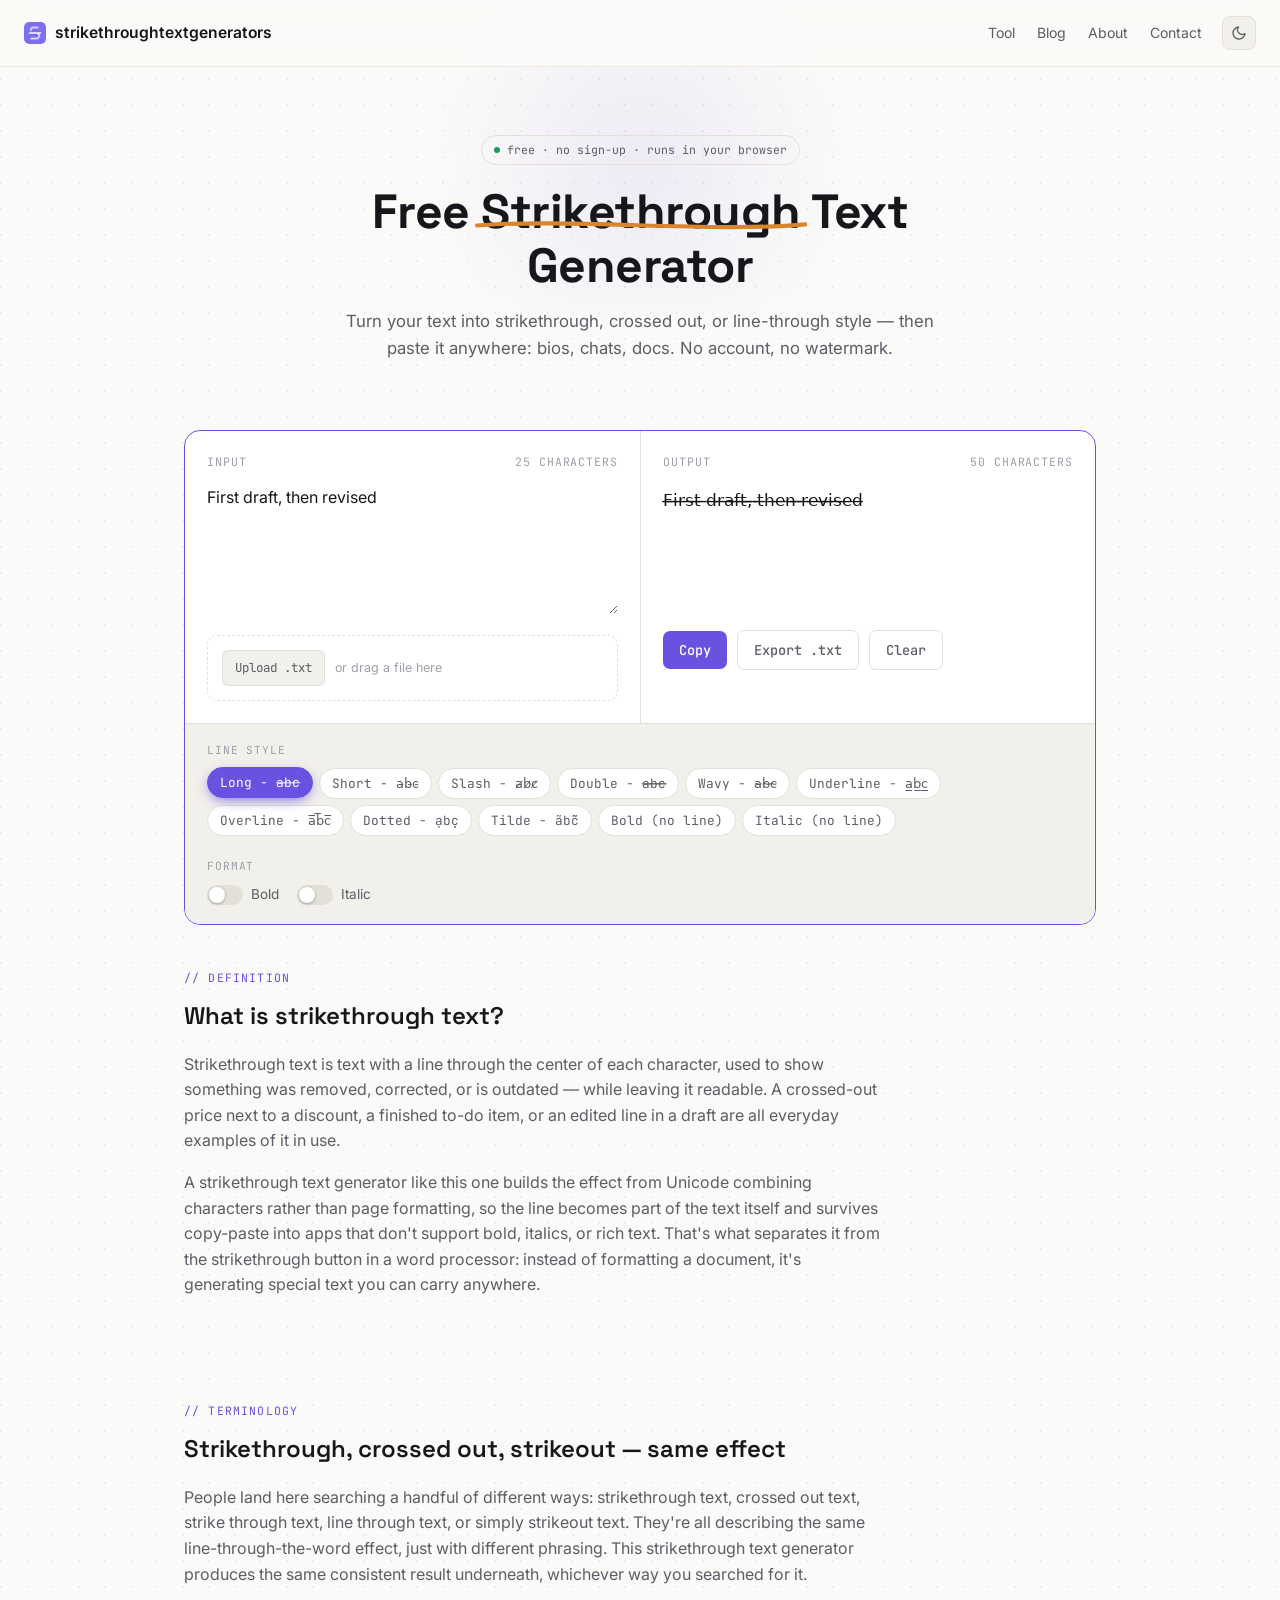
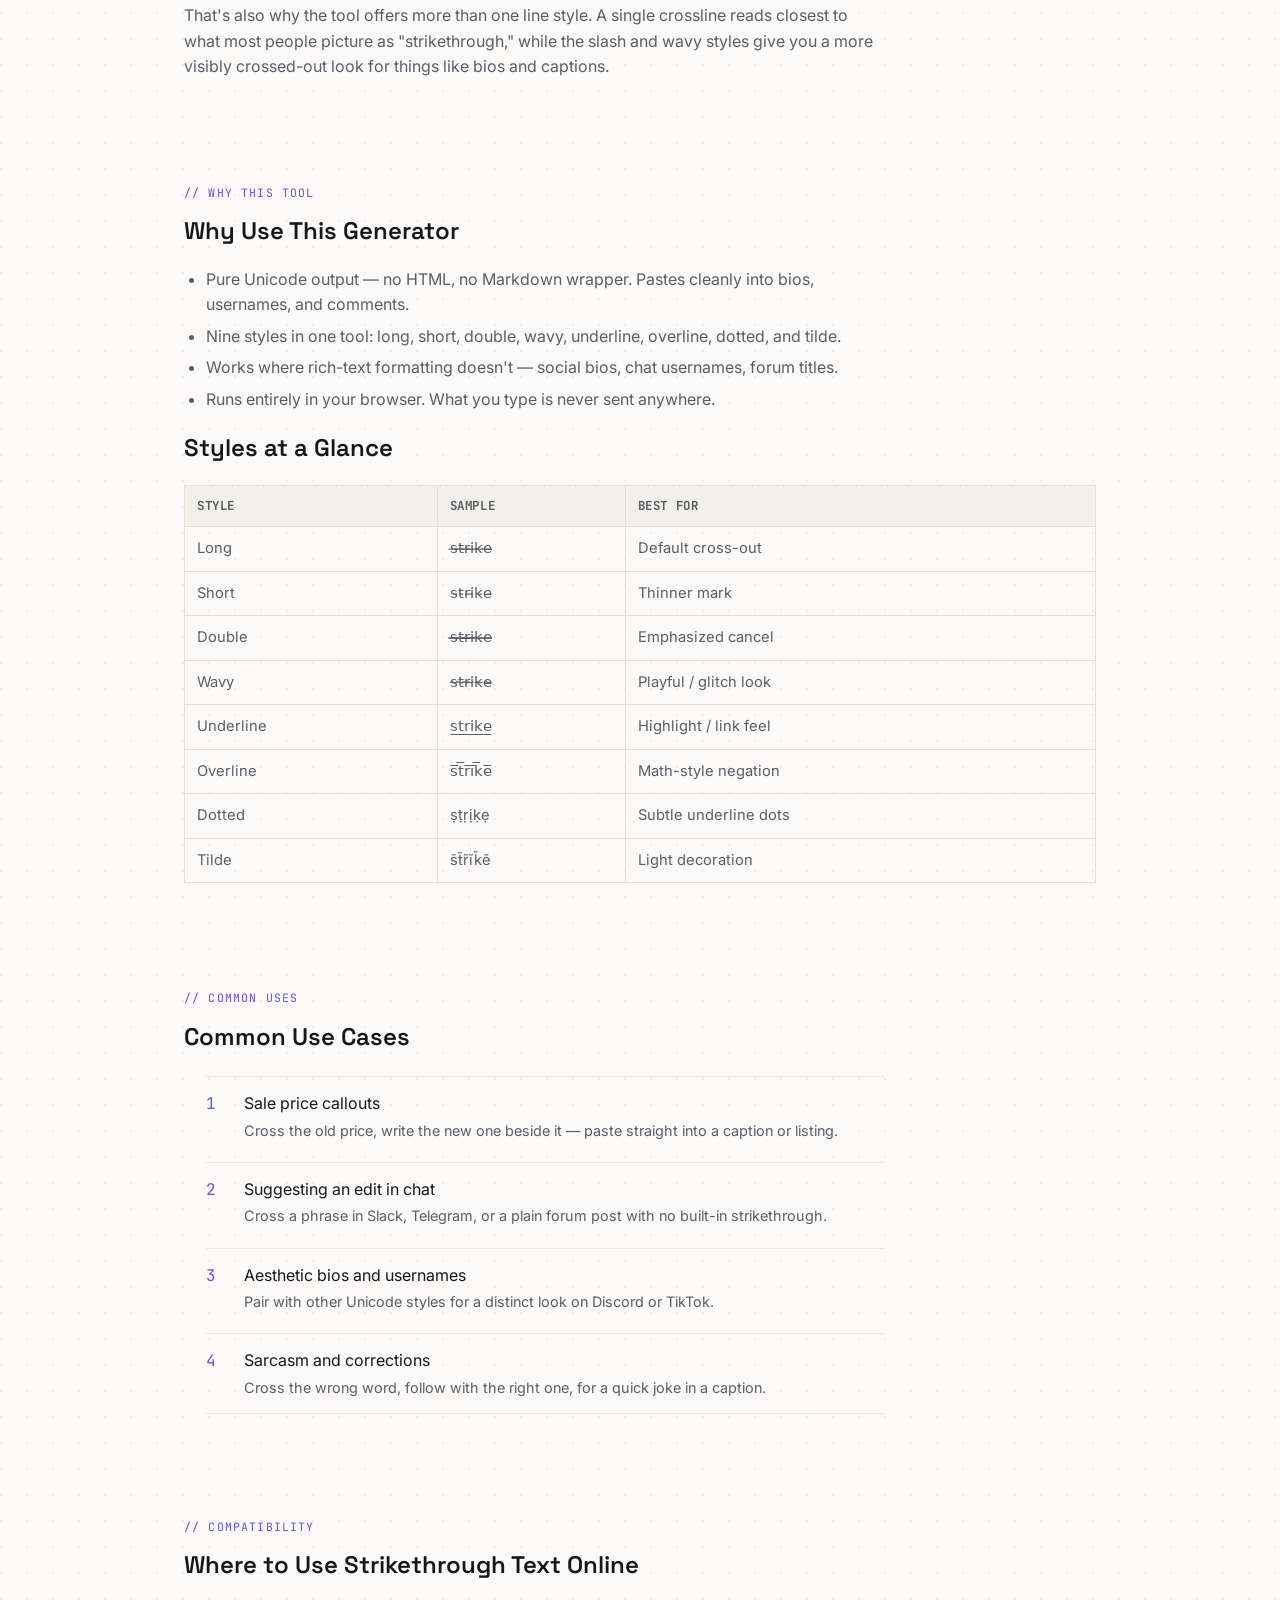
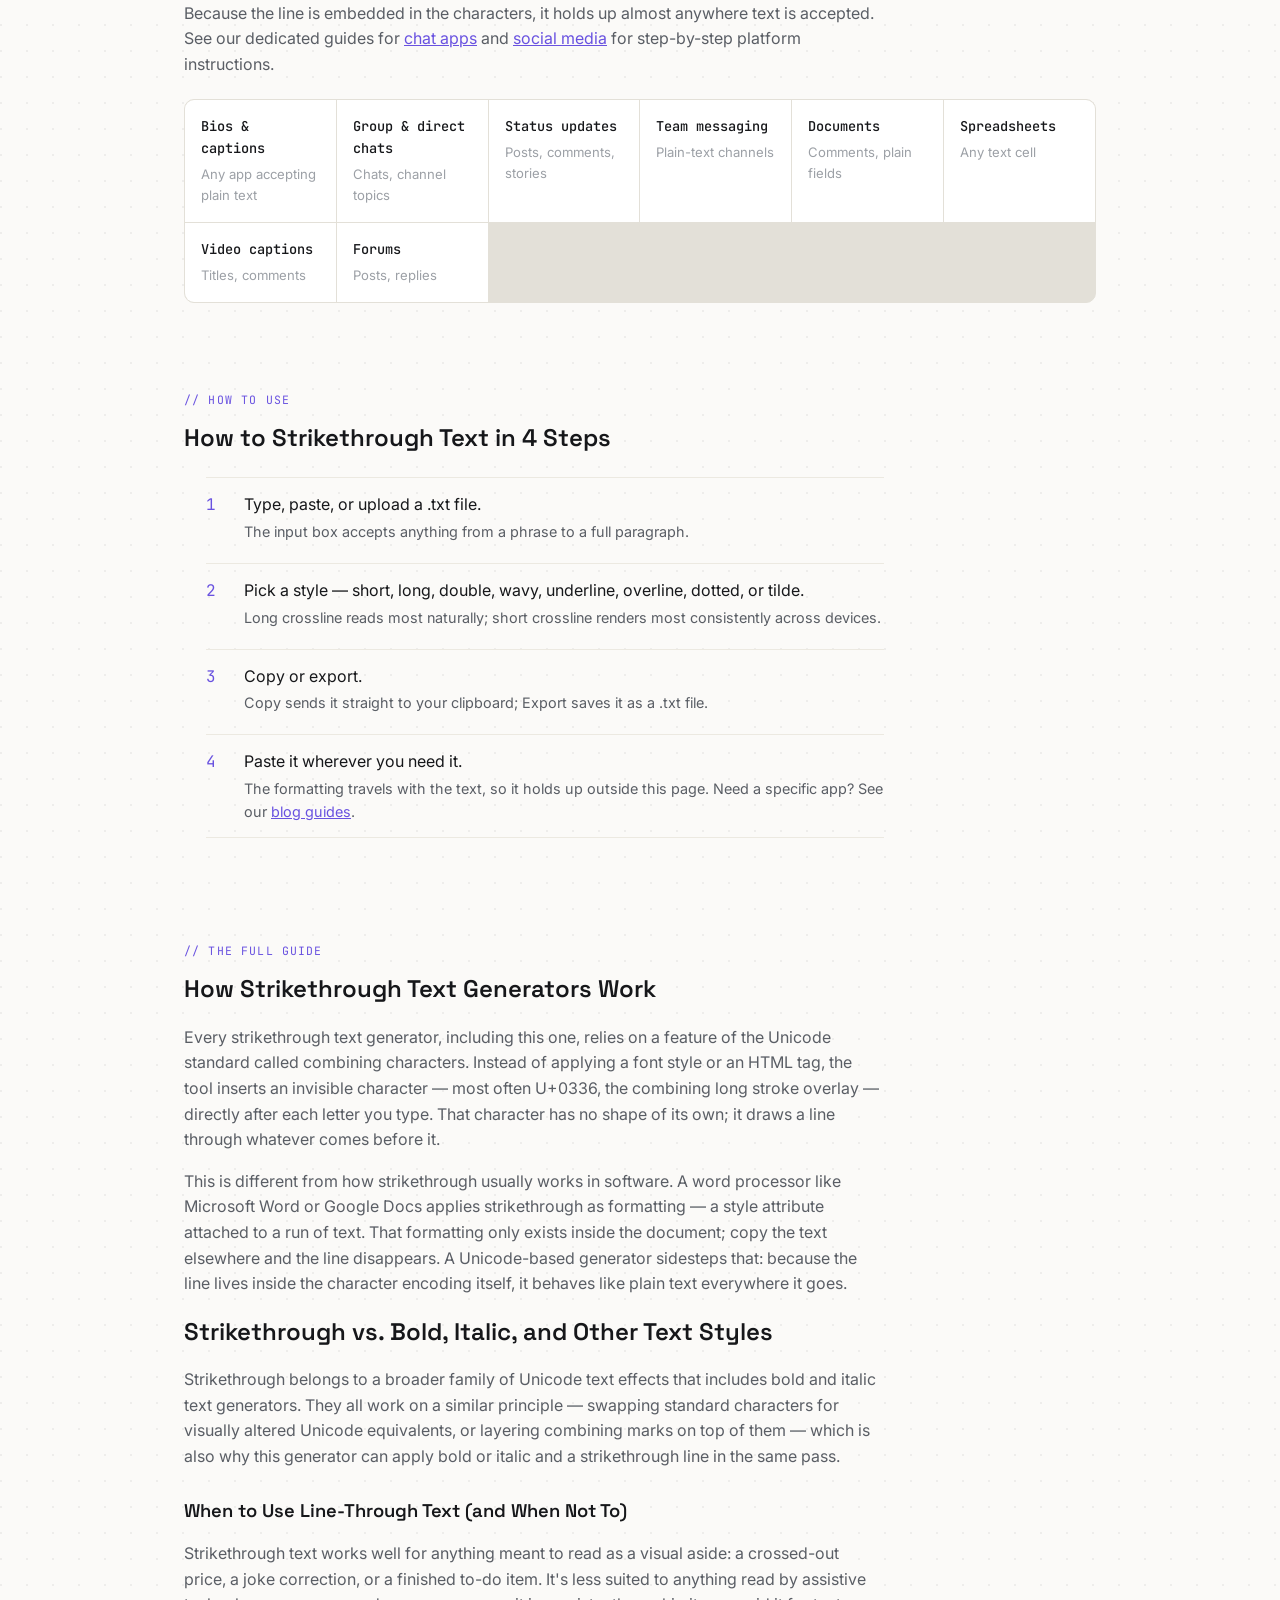
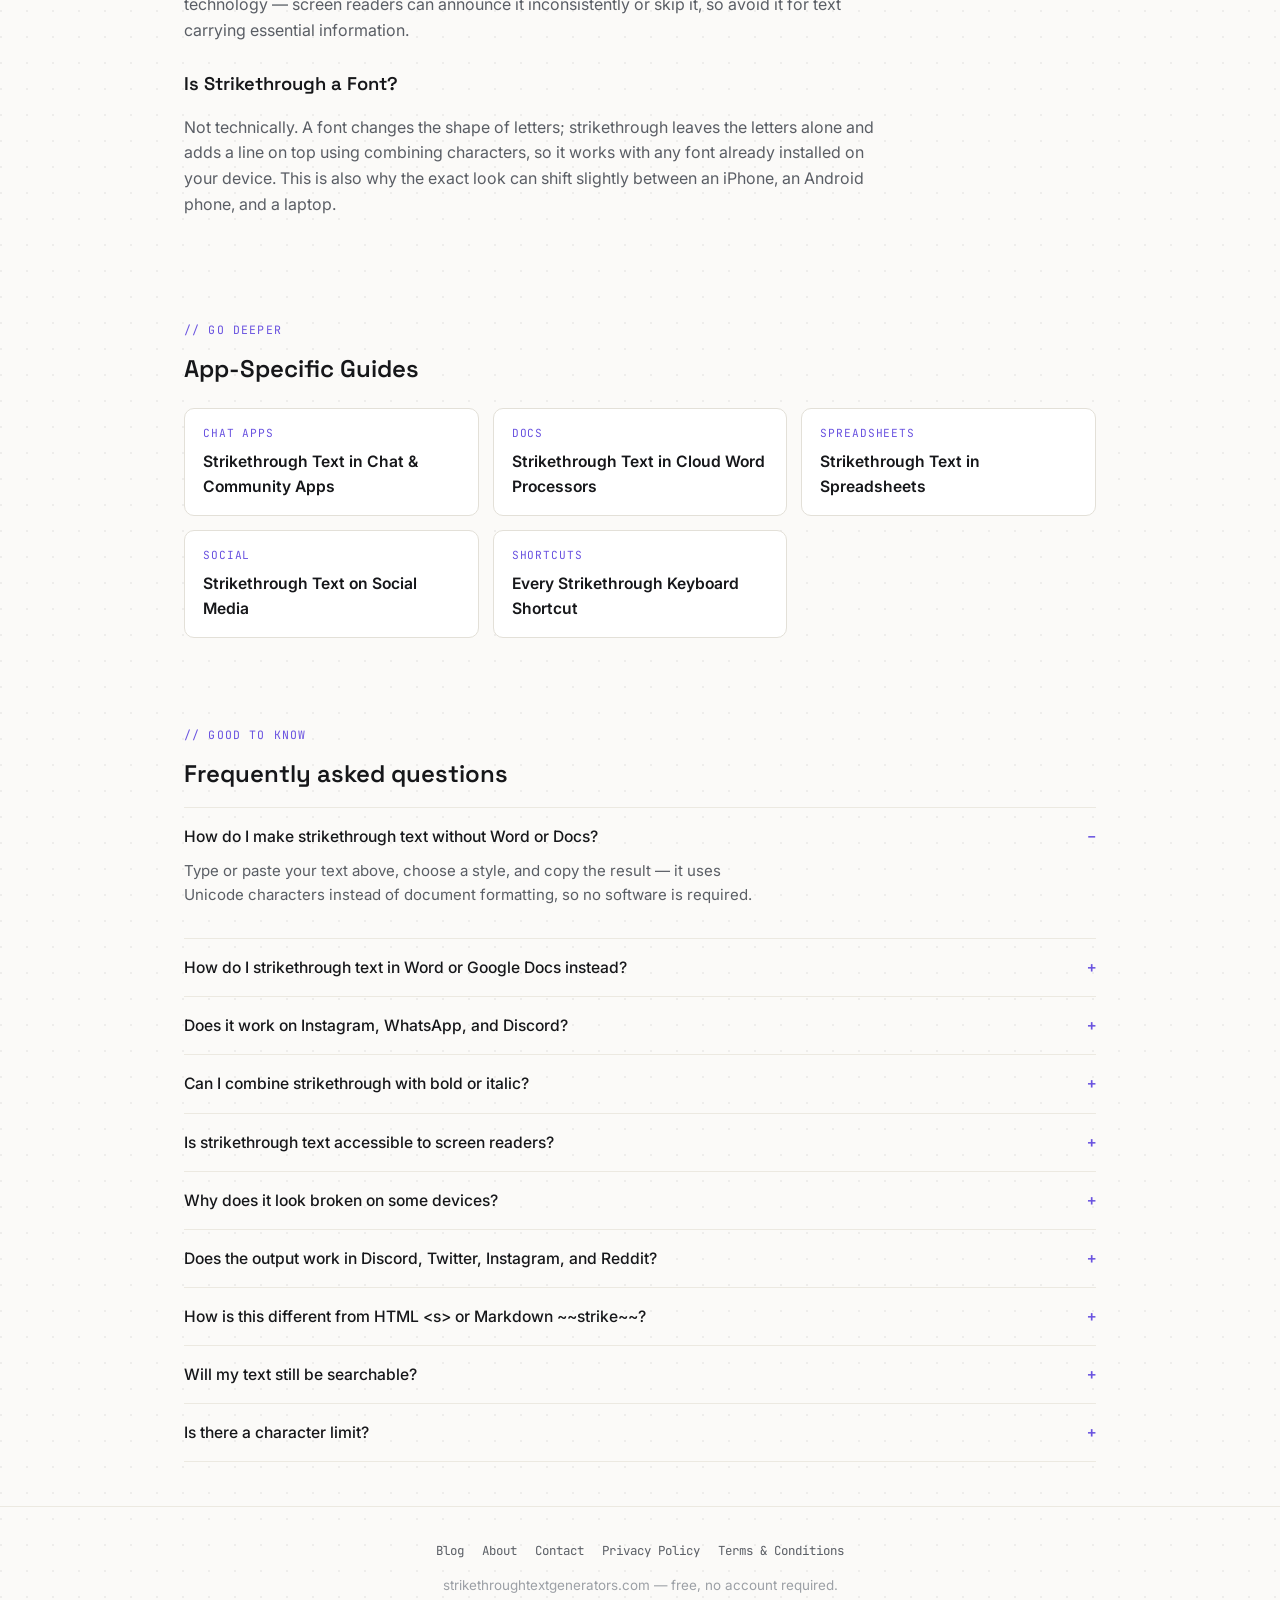
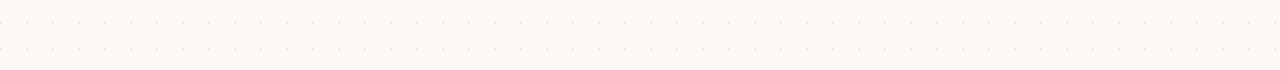
==== commit f5a492a1: "Update index.html bold italic button added" ====
--- a/index.html
+++ b/index.html
@@ -2,6 +2,13 @@
 <html lang="en">
 <head>
 <meta charset="UTF-8">
+  <!-- Google Tag Manager -->
+<script>(function(w,d,s,l,i){w[l]=w[l]||[];w[l].push({'gtm.start':
+new Date().getTime(),event:'gtm.js'});var f=d.getElementsByTagName(s)[0],
+j=d.createElement(s),dl=l!='dataLayer'?'&l='+l:'';j.async=true;j.src=
+'https://www.googletagmanager.com/gtm.js?id='+i+dl;f.parentNode.insertBefore(j,f);
+})(window,document,'script','dataLayer','GTM-W62FLDHG');</script>
+<!-- End Google Tag Manager -->
 <meta name="viewport" content="width=device-width, initial-scale=1.0">
 <title>Strikethrough Text Generator — Cross Out Text Online, Free</title>
 <meta name="description" content="Free strikethrough text generator — turn text into crossed out or line-through style instantly. Multiple styles, bold/italic, .txt upload, copy or export. No sign-up, works on Instagram, Discord, WhatsApp and more.">
@@ -104,6 +111,20 @@
   @media (max-width:760px){ .tool-grid{grid-template-columns:1fr;} }
   .pane{padding:22px 22px;}
   @media (max-width:480px){ .pane{padding:16px 16px;} }
+  @media (max-width:480px){
+  .tool{margin:16px auto 0; border-radius:10px;}
+  .pane{padding:8px 12px;}
+  textarea#input{min-height:44px; font-size:0.88rem; line-height:1.4;}
+  #output{min-height:44px; font-size:0.88rem; line-height:1.4;}
+  .upload-zone{padding:6px; margin-top:6px;}
+  .upload-hint{display:none;}
+  .out-actions{margin-top:6px; gap:5px;}
+  .controls{padding:6px 12px; gap:6px;}
+  .style-pills{gap:3px;}
+  .pill{padding:3px 7px; font-size:0.68rem;}
+  .control-group{gap:4px;}
+}
+  
   .pane + .pane{border-left:1px solid var(--border);}
   @media (max-width:760px){ .pane + .pane{border-left:none; border-top:1px solid var(--border);} }
   .pane-label{ display:flex; justify-content:space-between; align-items:center; font-family:'JetBrains Mono', monospace; font-size:0.72rem; text-transform:uppercase; letter-spacing:0.08em; color:var(--text-faint); margin-bottom:12px; }
@@ -158,7 +179,8 @@
     box-shadow:0 4px 14px -4px var(--accent); transform:translateY(-1px);
   }
 
-  .toggle-row{display:flex; gap:18px;}
+  .toggle-row{display:flex; gap:18px; flex-wrap:nowrap;}
+.switch{white-space:nowrap; flex-shrink:0;}
   .switch{display:flex; align-items:center; gap:8px; font-size:0.85rem; color:var(--text-muted); cursor:pointer; user-select:none; position:relative;}
   .switch input{ position:absolute; opacity:0; width:0; height:0; }
   .switch .track{
@@ -169,13 +191,24 @@
     content:""; position:absolute; top:2px; left:2px; width:16px; height:16px; border-radius:50%;
     background:#fff; transition:transform .2s ease; box-shadow:0 1px 3px rgba(0,0,0,0.3);
   }
+
+  @media (max-width:480px){
+  .toggle-row{gap:14px;}
+  .switch{font-size:0.8rem;}
+}
   .switch input:checked + .track{ background:var(--accent); }
   .switch input:checked + .track::after{ transform:translateX(16px); }
   .switch input:focus-visible + .track{ outline:2px solid var(--accent); outline-offset:2px; }
   .switch:hover span.label-text{color:var(--text);}
+  html[data-theme="dark"] .upload-zone{ border-color:#3A3D44; }
+  html[data-theme="dark"] .upload-btn{ border-color:#3A3D44; }
 </style>
 </head>
 <body>
+  <!-- Google Tag Manager (noscript) -->
+<noscript><iframe src="https://www.googletagmanager.com/ns.html?id=GTM-W62FLDHG"
+height="0" width="0" style="display:none;visibility:hidden"></iframe></noscript>
+<!-- End Google Tag Manager (noscript) -->
 
 <header class="top">
   <a class="brand" href="/"><img src="/favicon-96x96.png" alt="Strikethrough Text Generators logo" width="22" height="22" style="border-radius:5px;display:block;"><span class="brand-text">strikethroughtextgenerators</span></a>
@@ -239,6 +272,8 @@
           <button class="pill" data-style="overline" type="button">Overline ‑ a̅b̅c̅</button>
           <button class="pill" data-style="dotted" type="button">Dotted ‑ ạḅc̣</button>
           <button class="pill" data-style="tilde" type="button">Tilde ‑ ãb̃c̃</button>
+          <button class="pill" data-style="bold-plain" type="button">Bold (no line)</button>
+          <button class="pill" data-style="italic-plain" type="button">Italic (no line)</button>
         </div>
       </div>
       <div class="control-group">
@@ -391,4 +426,4 @@
 <script src="/assets/js/generator.js"></script>
 <script src="/assets/js/theme.js"></script>
 </body>
-</html>+</html>
--- a/assets/css/style.css
+++ b/assets/css/style.css
@@ -296,6 +296,8 @@
 button.ghost:hover, a.ghost:hover{color:var(--text); border-color:var(--accent);}
 button:focus-visible, a:focus-visible{ outline:2px solid var(--accent); outline-offset:2px; }
 
+html[data-theme="dark"] button.ghost, html[data-theme="dark"] a.ghost{ border-color:#3A3D44; }
+
 /* ---------- simple form (contact page) ---------- */
 .form-field{margin-bottom:16px;}
 .form-field label{display:block; font-family:'JetBrains Mono', monospace; font-size:0.75rem; text-transform:uppercase; letter-spacing:0.06em; color:var(--text-faint); margin-bottom:6px;}
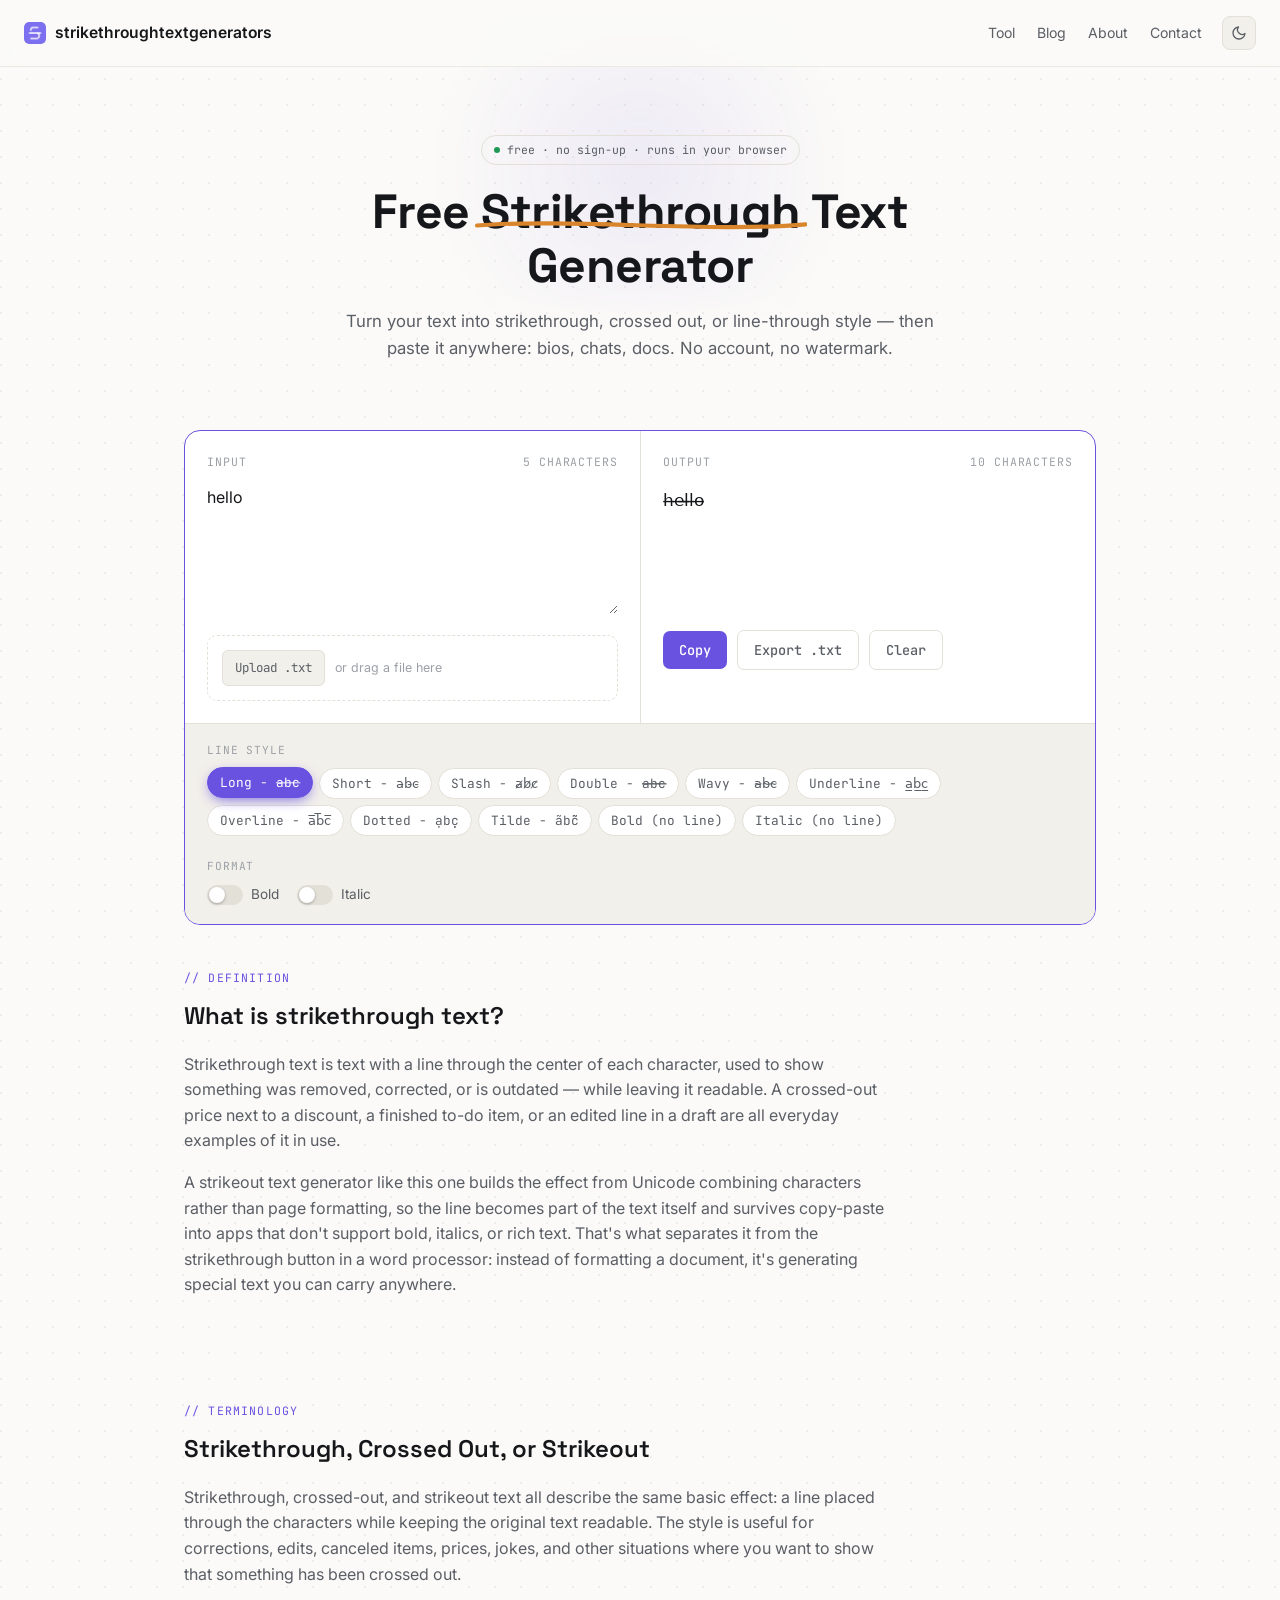
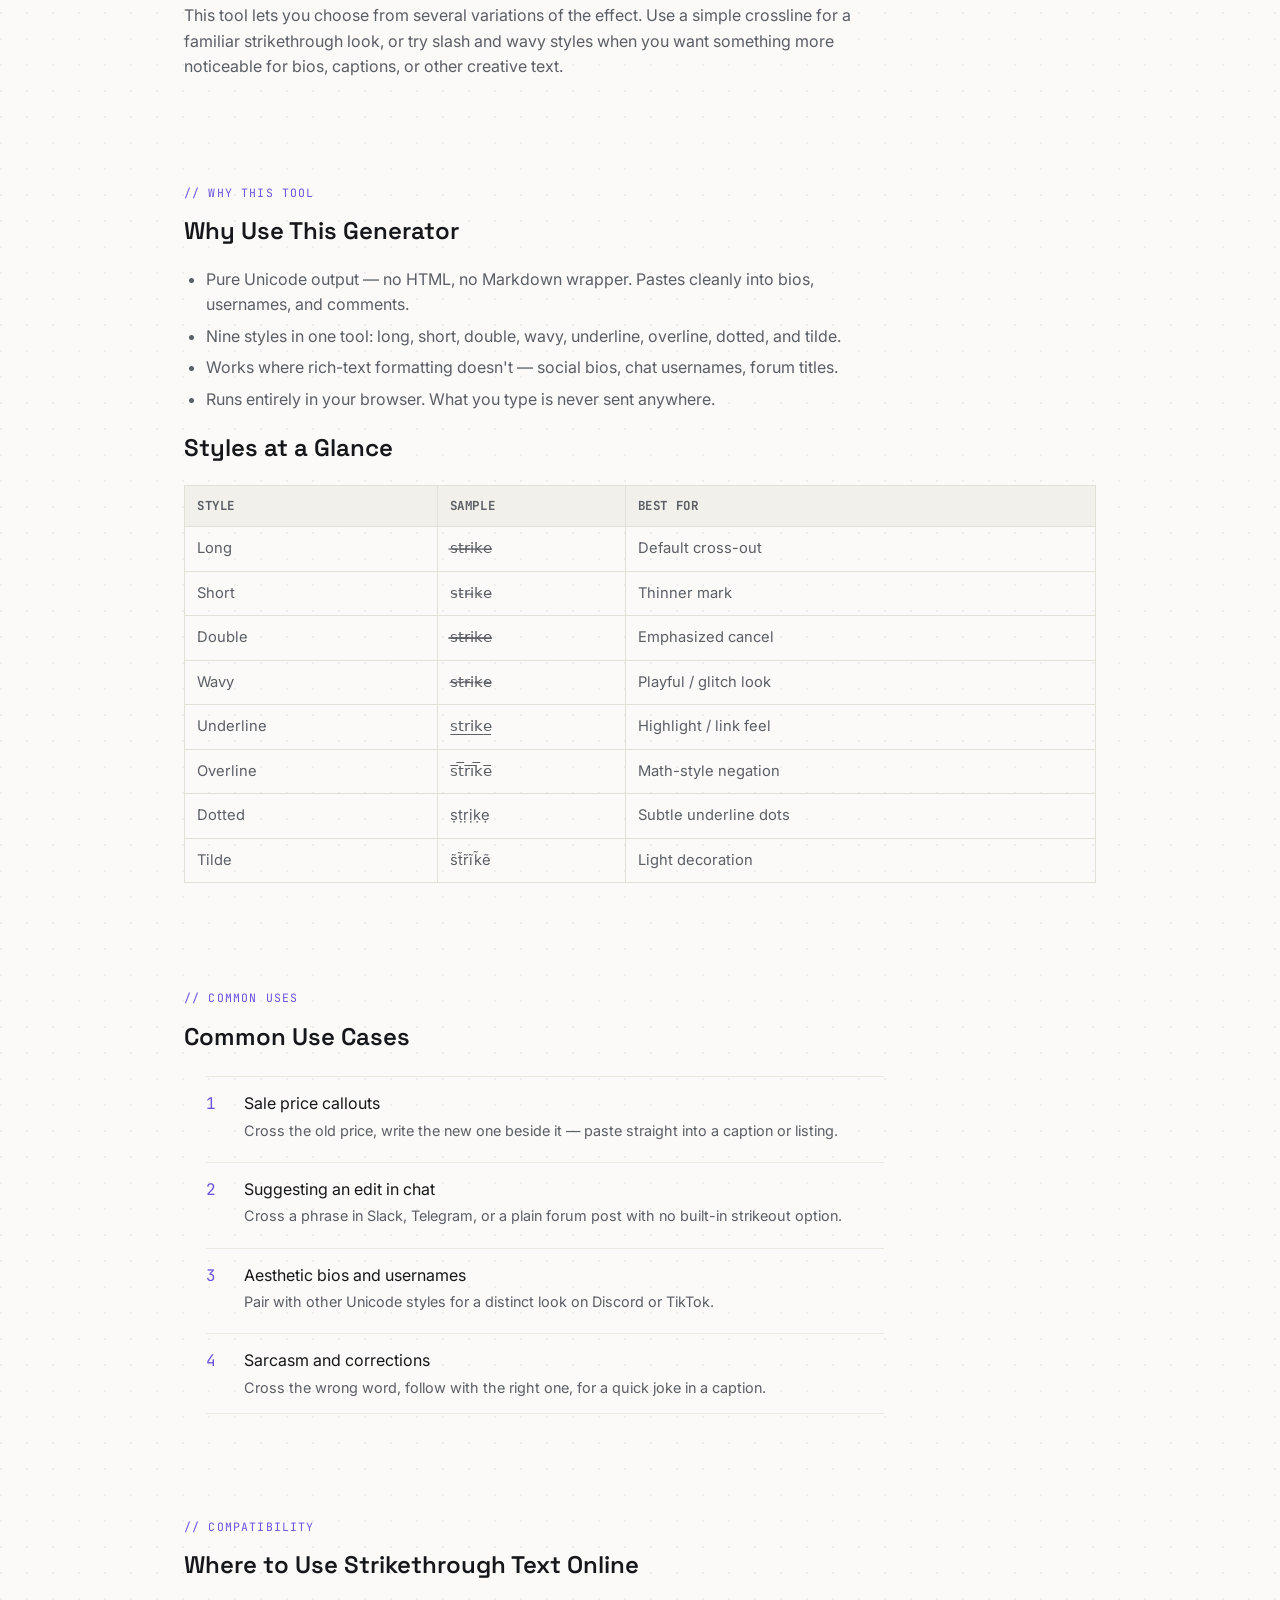
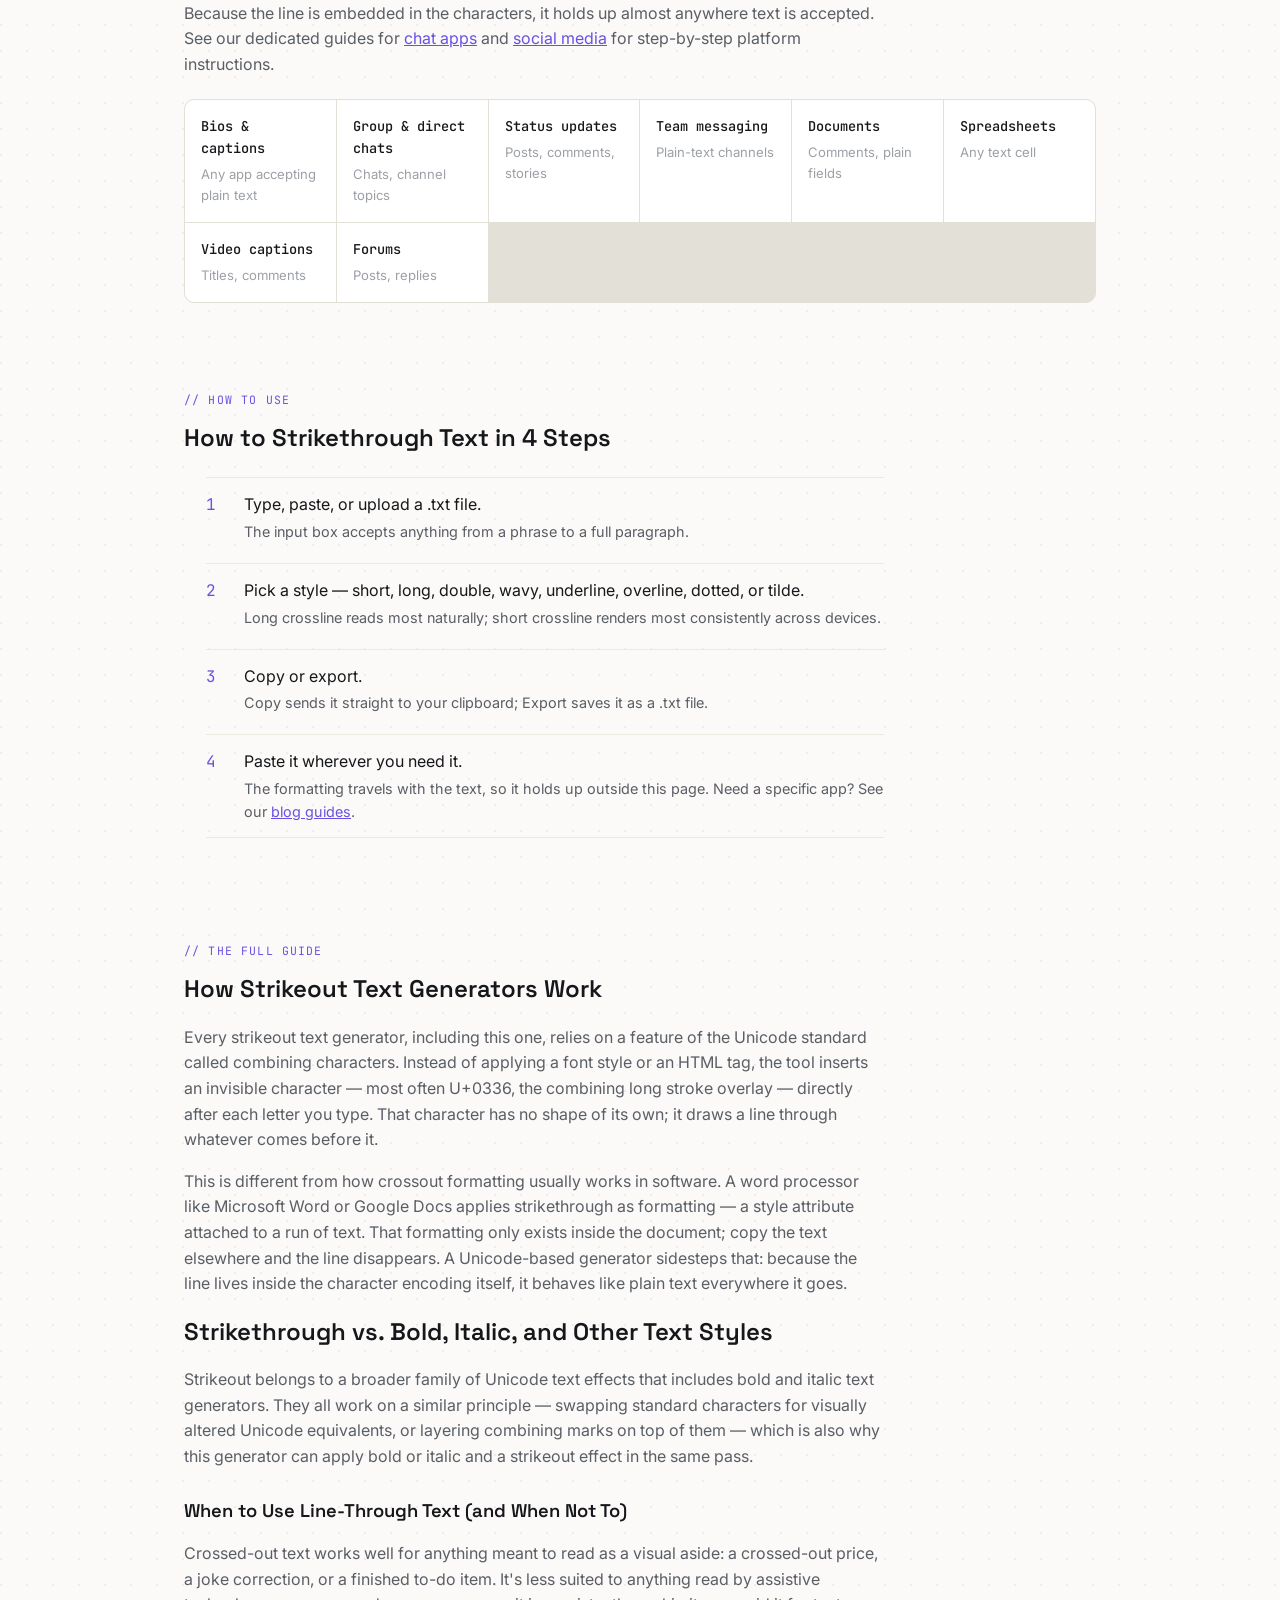
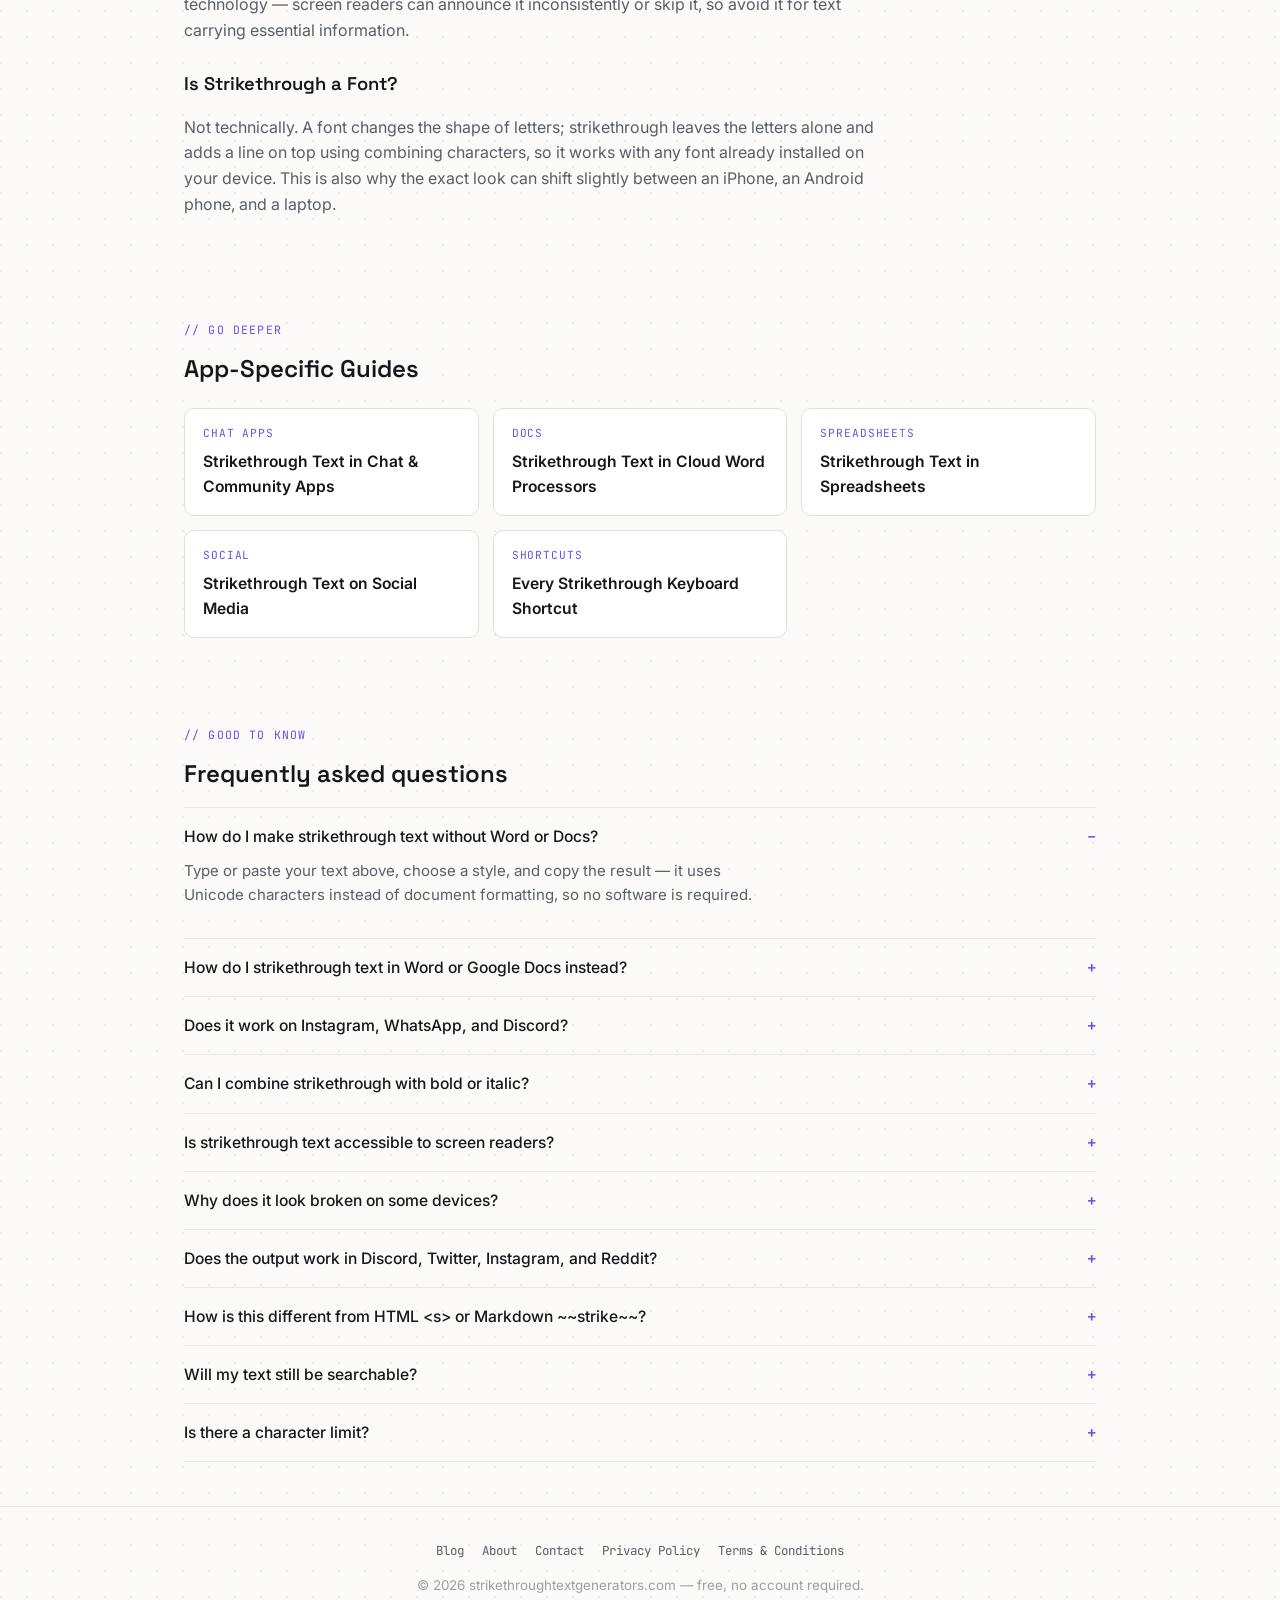
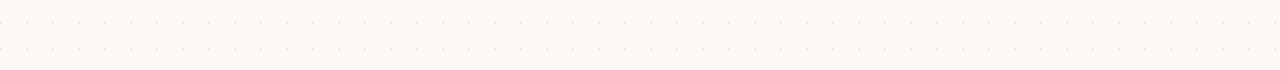
==== commit ce4afd6f: "Update SEO content and site footer" ====
--- a/index.html
+++ b/index.html
@@ -293,14 +293,14 @@
       <p class="eyebrow">// definition</p>
       <h2>What is strikethrough text?</h2>
       <p>Strikethrough text is text with a line through the center of each character, used to show something was removed, corrected, or is outdated — while leaving it readable. A crossed-out price next to a discount, a finished to-do item, or an edited line in a draft are all everyday examples of it in use.</p>
-      <p>A strikethrough text generator like this one builds the effect from Unicode combining characters rather than page formatting, so the line becomes part of the text itself and survives copy-paste into apps that don't support bold, italics, or rich text. That's what separates it from the strikethrough button in a word processor: instead of formatting a document, it's generating special text you can carry anywhere.</p>
+      <p>A strikeout text generator like this one builds the effect from Unicode combining characters rather than page formatting, so the line becomes part of the text itself and survives copy-paste into apps that don't support bold, italics, or rich text. That's what separates it from the strikethrough button in a word processor: instead of formatting a document, it's generating special text you can carry anywhere.</p>
     </section>
 
     <section class="section" id="also-known-as">
       <p class="eyebrow">// terminology</p>
-      <h2>Strikethrough, crossed out, strikeout — same effect</h2>
-      <p>People land here searching a handful of different ways: strikethrough text, crossed out text, strike through text, line through text, or simply strikeout text. They're all describing the same line-through-the-word effect, just with different phrasing. This strikethrough text generator produces the same consistent result underneath, whichever way you searched for it.</p>
-      <p>That's also why the tool offers more than one line style. A single crossline reads closest to what most people picture as "strikethrough," while the slash and wavy styles give you a more visibly crossed-out look for things like bios and captions.</p>
+      <h2>Strikethrough, Crossed Out, or Strikeout</h2>
+      <p>Strikethrough, crossed-out, and strikeout text all describe the same basic effect: a line placed through the characters while keeping the original text readable. The style is useful for corrections, edits, canceled items, prices, jokes, and other situations where you want to show that something has been crossed out.</p>
+      <p>This tool lets you choose from several variations of the effect. Use a simple crossline for a familiar strikethrough look, or try slash and wavy styles when you want something more noticeable for bios, captions, or other creative text.</p>
     </section>
 
     <section class="section" id="why-use">
@@ -334,7 +334,7 @@
       <h2>Common Use Cases</h2>
       <ol class="steps">
         <li><p>Sale price callouts<span class="sub">Cross the old price, write the new one beside it — paste straight into a caption or listing.</span></p></li>
-        <li><p>Suggesting an edit in chat<span class="sub">Cross a phrase in Slack, Telegram, or a plain forum post with no built-in strikethrough.</span></p></li>
+        <li><p>Suggesting an edit in chat<span class="sub">Cross a phrase in Slack, Telegram, or a plain forum post with no built-in strikeout option.</span></p></li>
         <li><p>Aesthetic bios and usernames<span class="sub">Pair with other Unicode styles for a distinct look on Discord or TikTok.</span></p></li>
         <li><p>Sarcasm and corrections<span class="sub">Cross the wrong word, follow with the right one, for a quick joke in a caption.</span></p></li>
       </ol>
@@ -369,15 +369,15 @@
 
     <section class="section" id="guide">
       <p class="eyebrow">// the full guide</p>
-      <h2>How Strikethrough Text Generators Work</h2>
-      <p>Every strikethrough text generator, including this one, relies on a feature of the Unicode standard called combining characters. Instead of applying a font style or an HTML tag, the tool inserts an invisible character — most often U+0336, the combining long stroke overlay — directly after each letter you type. That character has no shape of its own; it draws a line through whatever comes before it.</p>
-      <p>This is different from how strikethrough usually works in software. A word processor like Microsoft Word or Google Docs applies strikethrough as formatting — a style attribute attached to a run of text. That formatting only exists inside the document; copy the text elsewhere and the line disappears. A Unicode-based generator sidesteps that: because the line lives inside the character encoding itself, it behaves like plain text everywhere it goes.</p>
+      <h2>How Strikeout Text Generators Work</h2>
+      <p>Every strikeout text generator, including this one, relies on a feature of the Unicode standard called combining characters. Instead of applying a font style or an HTML tag, the tool inserts an invisible character — most often U+0336, the combining long stroke overlay — directly after each letter you type. That character has no shape of its own; it draws a line through whatever comes before it.</p>
+      <p>This is different from how crossout formatting usually works in software. A word processor like Microsoft Word or Google Docs applies strikethrough as formatting — a style attribute attached to a run of text. That formatting only exists inside the document; copy the text elsewhere and the line disappears. A Unicode-based generator sidesteps that: because the line lives inside the character encoding itself, it behaves like plain text everywhere it goes.</p>
 
       <h2>Strikethrough vs. Bold, Italic, and Other Text Styles</h2>
-      <p>Strikethrough belongs to a broader family of Unicode text effects that includes bold and italic text generators. They all work on a similar principle — swapping standard characters for visually altered Unicode equivalents, or layering combining marks on top of them — which is also why this generator can apply bold or italic and a strikethrough line in the same pass.</p>
+      <p>Strikeout belongs to a broader family of Unicode text effects that includes bold and italic text generators. They all work on a similar principle — swapping standard characters for visually altered Unicode equivalents, or layering combining marks on top of them — which is also why this generator can apply bold or italic and a strikeout effect in the same pass.</p>
 
       <h3>When to Use Line-Through Text (and When Not To)</h3>
-      <p>Strikethrough text works well for anything meant to read as a visual aside: a crossed-out price, a joke correction, or a finished to-do item. It's less suited to anything read by assistive technology — screen readers can announce it inconsistently or skip it, so avoid it for text carrying essential information.</p>
+      <p>Crossed-out text works well for anything meant to read as a visual aside: a crossed-out price, a joke correction, or a finished to-do item. It's less suited to anything read by assistive technology — screen readers can announce it inconsistently or skip it, so avoid it for text carrying essential information.</p>
 
       <h3>Is Strikethrough a Font?</h3>
       <p>Not technically. A font changes the shape of letters; strikethrough leaves the letters alone and adds a line on top using combining characters, so it works with any font already installed on your device. This is also why the exact look can shift slightly between an iPhone, an Android phone, and a laptop.</p>
@@ -420,7 +420,7 @@
     <a href="/privacy/">Privacy Policy</a>
     <a href="/terms/">Terms &amp; Conditions</a>
   </div>
-  <p>strikethroughtextgenerators.com — free, no account required.</p>
+  <p>© 2026 strikethroughtextgenerators.com — free, no account required.</p>
 </footer>
 
 <script src="/assets/js/generator.js"></script>
